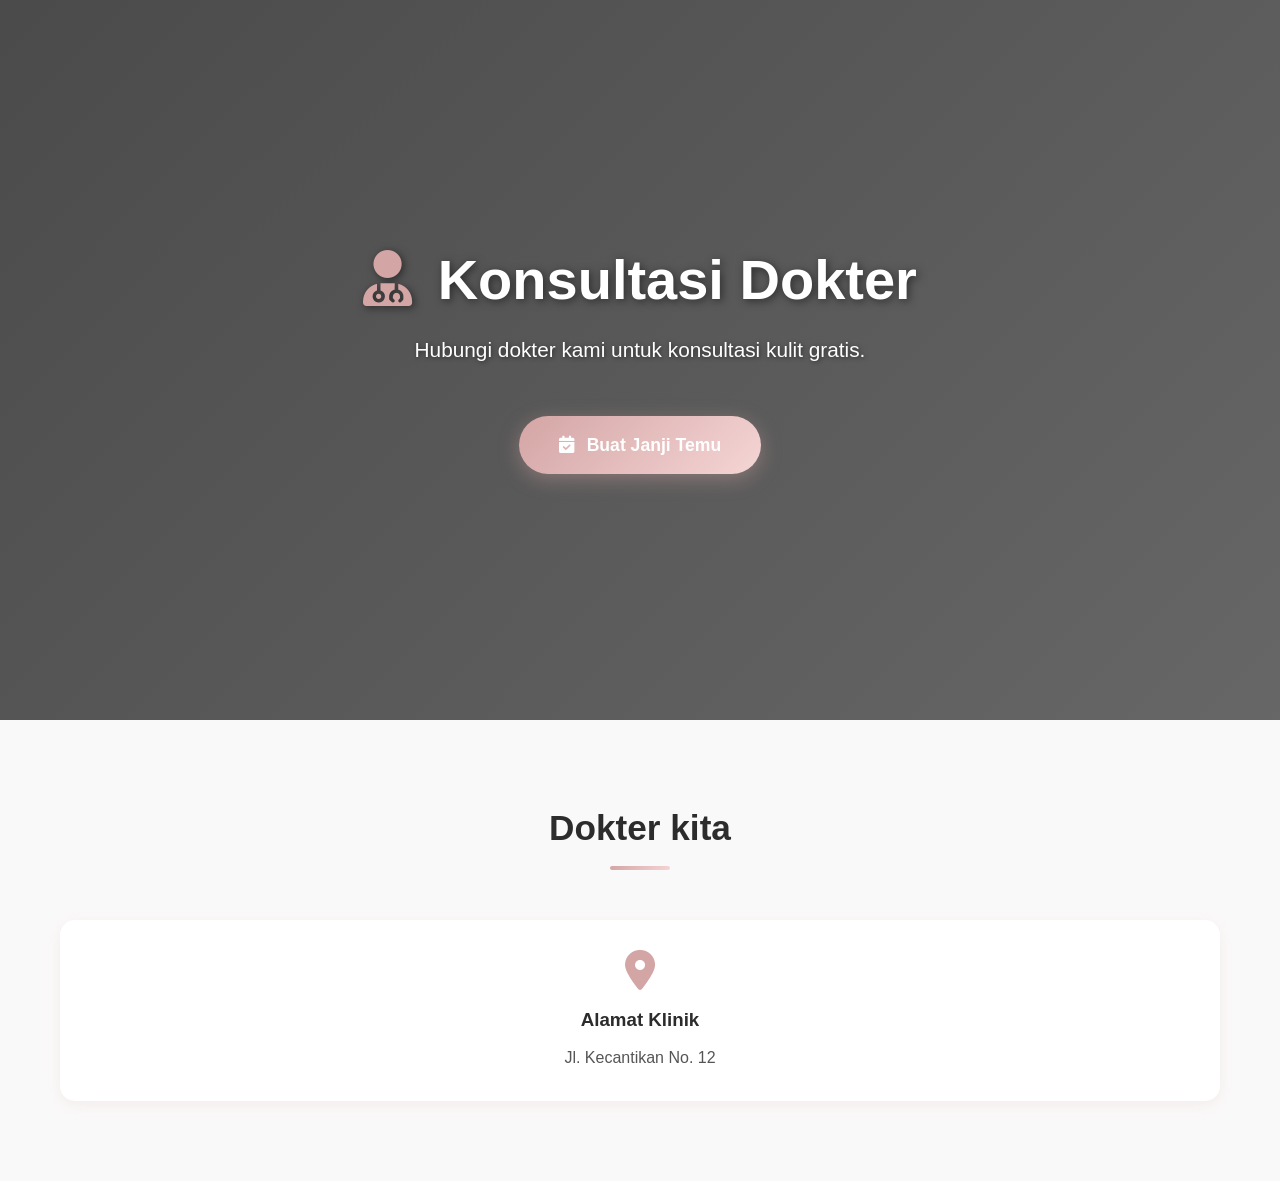
==== konsultasi.html @ bfa4a78e "Webisite Klinik Kecantikan" ====
<!DOCTYPE html>
<html lang="id">
<head>
    <meta charset="UTF-8">
    <meta name="viewport" content="width=device-width, initial-scale=1.0">
    <title>Glow Clinic - Konsultasi Dokter</title>
    <!-- Font Awesome untuk Ikon -->
    <link rel="stylesheet" href="https://cdnjs.cloudflare.com/ajax/libs/font-awesome/6.0.0/css/all.min.css">
    <!-- CSS Utama -->
    <link rel="stylesheet" href="css/style.css">
</head>
<body>

    <!-- 1. CONTAINER NAVBAR -->
    <div id="navbar-container"></div>

    <!-- 2. HERO SECTION UNTUK KONTAK -->
    <section class="hero" style="height: 50vh;">
        <div class="hero-content">
            <h1><i class="fas fa-user-md"></i> Konsultasi Dokter</h1>
            <p>Hubungi dokter kami untuk konsultasi kulit gratis.</p>
            <a href="#bookingForm" class="btn-primary">
                <i class="fas fa-calendar-check"></i> Buat Janji Temu
            </a>
        </div>
    </section>

    <!-- 3. SECTION KONTAK INFO -->
    <section class="section-padding">
        <div class="container">
            <h2 class="section-title">Dokter kita</h2>
            <div class="contact-info">
                <div class="contact-item">
                    <i class="fas fa-map-marker-alt"></i>
                    <h3>Alamat Klinik</h3>
                    <p>Jl. Kecantikan No. 12
---- css/style.css ----
/* ============================================
   CSS UTAMA - KLINIK KECANTIKAN
   ============================================ */

/* 1. RESET & VARIABLES */
* {
    margin: 0;
    padding: 0;
    box-sizing: border-box;
    font-family: 'Segoe UI', Tahoma, Geneva, Verdana, sans-serif;
}

:root {
    --primary: #d4a5a5;
    --primary-dark: #b88686;
    --dark: #2c2c2c;
    --text: #555555;
    --light: #faf9f9;
    --white: #ffffff;
    --shadow: 0 4px 15px rgba(212, 165, 165, 0.15);
    --shadow-hover: 0 8px 25px rgba(212, 165, 165, 0.25);
    --gradient: linear-gradient(135deg, #d4a5a5 0%, #f5d5d5 100%);
    --transition: all 0.3s ease;
}

html {
    scroll-behavior: smooth;
}

body {
    line-height: 1.6;
    color: var(--dark);
    background: var(--light);
}

.container {
    max-width: 1200px;
    margin: 0 auto;
    padding: 0 20px;
}

/* 2. NAVBAR - AESTHETIC */
header {
    background: var(--white);
    box-shadow: 0 2px 20px rgba(0, 0, 0, 0.08);
    position: sticky;
    top: 0;
    z-index: 1000;
}

header .container {
    display: flex;
    justify-content: space-between;
    align-items: center;
    height: 70px;
}

.logo h2 {
    font-size: 1.8rem;
    font-weight: 700;
    color: var(--dark);
}

.logo h2 span {
    color: var(--primary);
    font-style: italic;
}

.nav-links {
    display: flex;
    list-style: none;
    gap: 10px;
    align-items: center;
}

.nav-links li a {
    text-decoration: none;
    color: var(--dark);
    font-weight: 500;
    padding: 10px 18px;
    border-radius: 25px;
    transition: var(--transition);
    font-size: 1rem;
}

.nav-links li a:hover,
.nav-links li a.active {
    color: var(--primary);
    background: var(--light);
}

.btn-nav {
    background: var(--gradient) !important;
    color: var(--white) !important;
    padding: 10px 25px !important;
    border-radius: 30px !important;
    font-weight: 600 !important;
    box-shadow: 0 4px 15px rgba(212, 165, 165, 0.3);
}

.btn-nav:hover {
    transform: translateY(-2px);
    box-shadow: 0 6px 20px rgba(212, 165, 165, 0.4);
}

/* Burger Menu */
.burger {
    display: none;
    cursor: pointer;
    flex-direction: column;
    gap: 5px;
}

.burger div {
    width: 25px;
    height: 3px;
    background-color: var(--dark);
    border-radius: 3px;
    transition: var(--transition);
}

.burger.toggle .line1 {
    transform: rotate(-45deg) translate(-5px, 6px);
    background-color: var(--primary);
}

.burger.toggle .line2 {
    opacity: 0;
}

.burger.toggle .line3 {
    transform: rotate(45deg) translate(-5px, -6px);
    background-color: var(--primary);
}

/* 3. HERO SECTION - TEXT LEBIH TERLIHAT */
.hero {
    background: linear-gradient(135deg, rgba(44, 44, 44, 0.85) 0%, rgba(44, 44, 44, 0.7) 100%),
                url('https://images.unsplash.com/photo-1570172619644-dfd03ed5d881?w=1920&auto=format&fit=crop');
    background-size: cover;
    background-position: center;
    background-attachment: fixed;
    min-height: 80vh;
    display: flex;
    align-items: center;
    justify-content: center;
    text-align: center;
    color: var(--white);
    position: relative;
}

.hero-content {
    max-width: 800px;
    padding: 0 20px;
    animation: fadeInUp 1s ease;
}

@keyframes fadeInUp {
    from {
        opacity: 0;
        transform: translateY(30px);
    }
    to {
        opacity: 1;
        transform: translateY(0);
    }
}

.hero-content h1 {
    font-size: 3.5rem;
    margin-bottom: 20px;
    text-shadow: 2px 2px 8px rgba(0, 0, 0, 0.5);
    font-weight: 700;
    line-height: 1.2;
}

.hero-content h1 i {
    color: var(--primary);
    margin-right: 10px;
    animation: pulse 2s infinite;
}

@keyframes pulse {
    0%, 100% { transform: scale(1); }
    50% { transform: scale(1.1); }
}

.hero-content p {
    font-size: 1.3rem;
    margin-bottom: 30px;
    max-width: 600px;
    margin-left: auto;
    margin-right: auto;
    text-shadow: 1px 1px 4px rgba(0, 0, 0, 0.5);
}

.btn-primary {
    display: inline-block;
    background: var(--gradient);
    color: var(--white);
    padding: 15px 40px;
    text-decoration: none;
    border-radius: 50px;
    margin-top: 20px;
    border: none;
    cursor: pointer;
    font-size: 1.1rem;
    font-weight: 600;
    transition: var(--transition);
    box-shadow: 0 5px 20px rgba(212, 165, 165, 0.4);
}

.btn-primary:hover {
    transform: translateY(-3px);
    box-shadow: 0 8px 30px rgba(212, 165, 165, 0.5);
}

.btn-primary i {
    margin-right: 8px;
}

/* 4. SECTION UMUM */
.section-padding {
    padding: 80px 0;
}

.section-title {
    text-align: center;
    margin-bottom: 50px;
    font-size: 2.2rem;
    color: var(--dark);
    font-weight: 700;
}

.section-title::after {
    content: '';
    display: block;
    width: 60px;
    height: 4px;
    background: var(--gradient);
    margin: 10px auto 0;
    border-radius: 10px;
}

.bg-light {
    background: var(--light);
}

/* 5. TREATMENT CARDS */
.grid-treatment {
    display: grid;
    grid-template-columns: repeat(auto-fit, minmax(300px, 1fr));
    gap: 30px;
}

.card {
    background: var(--white);
    border-radius: 15px;
    overflow: hidden;
    box-shadow: var(--shadow);
    transition: var(--transition);
}

.card:hover {
    transform: translateY(-10px);
    box-shadow: var(--shadow-hover);
}

.card img {
    width: 100%;
    height: 220px;
    object-fit: cover;
}

.card-content {
    padding: 25px;
}

.card-content h3 {
    font-size: 1.4rem;
    margin-bottom: 10px;
    color: var(--dark);
    display: flex;
    align-items: center;
    gap: 10px;
}

.card-content h3 i {
    color: var(--primary);
}

.card-content p {
    color: var(--text);
    font-size: 0.95rem;
    margin-bottom: 15px;
}

.price {
    display: block;
    font-weight: 700;
    color: var(--primary);
    font-size: 1.3rem;
    background: var(--light);
    padding: 10px 20px;
    border-radius: 25px;
    text-align: center;
    margin-top: 15px;
}

/* 6. PRODUCT CARDS */
.grid-produk {
    display: grid;
    grid-template-columns: repeat(auto-fit, minmax(250px, 1fr));
    gap: 25px;
}

.product-card {
    background: var(--white);
    padding: 25px;
    border-radius: 15px;
    box-shadow: var(--shadow);
    text-align: center;
    transition: var(--transition);
}

.product-card:hover {
    transform: translateY(-5px);
    box-shadow: var(--shadow-hover);
}

.product-card img {
    width: 150px;
    height: 150px;
    object-fit: cover;
    border-radius: 10px;
    margin-bottom: 15px;
}

.product-card h3 {
    font-size: 1.2rem;
    margin-bottom: 8px;
    color: var(--dark);
    display: flex;
    align-items: center;
    justify-content: center;
    gap: 8px;
}

.product-card h3 i {
    color: var(--primary);
}

.product-card .desc {
    color: var(--text);
    font-size: 0.9rem;
    margin-bottom: 15px;
}

.price-row {
    display: flex;
    justify-content: space-between;
    align-items: center;
    margin-top: 10px;
    padding-top: 15px;
    border-top: 1px solid #eee;
}

.price-row .price {
    color: var(--primary);
    font-weight: 700;
    font-size: 1.1rem;
}

.btn-buy {
    background: var(--gradient);
    color: var(--white);
    border: none;
    padding: 8px 18px;
    border-radius: 20px;
    cursor: pointer;
    font-size: 0.9rem;
    font-weight: 600;
    transition: var(--transition);
}

.btn-buy:hover {
    transform: scale(1.05);
}

.btn-buy i {
    margin-right: 5px;
}

/* 7. CONTACT INFO */
.contact-info {
    display: grid;
    grid-template-columns: repeat(auto-fit, minmax(250px, 1fr));
    gap: 30px;
}

.contact-item {
    background: var(--white);
    padding: 30px;
    border-radius: 15px;
    box-shadow: var(--shadow);
    text-align: center;
    transition: var(--transition);
}

.contact-item:hover {
    transform: translateY(-5px);
    box-shadow: var(--shadow-hover);
}

.contact-item i {
    font-size: 2.5rem;
    color: var(--primary);
    margin-bottom: 15px;
}

.contact-item h3 {
    margin-bottom: 10px;
}

.contact-item p {
    color: var(--text);
}

/* 8. FORM */
.form-container {
    max-width: 600px;
    margin: 0 auto;
    background: var(--white);
    padding: 40px;
    border-radius: 15px;
    box-shadow: var(--shadow);
}

.form-group {
    margin-bottom: 20px;
}

.form-group label {
    display: block;
    margin-bottom: 8px;
    font-weight: 600;
    color: var(--dark);
}

.form-group input,
.form-group textarea,
.form-group select {
    width: 100%;
    padding: 12px 15px;
    border: 2px solid #e0e0e0;
    border-radius: 8px;
    font-size: 1rem;
    transition: var(--transition);
}

.form-group input:focus,
.form-group textarea:focus,
.form-group select:focus {
    outline: none;
    border-color: var(--primary);
}

.form-group textarea {
    resize: vertical;
}

/* 9. FOOTER */
footer {
    background: var(--dark);
    color: var(--white);
    text-align: center;
    padding: 20px 0;
}

footer p {
    font-size: 0.9rem;
}

/* 10. RESPONSIVE */
@media (max-width: 768px) {
    .nav-links {
        position: absolute;
        right: 0;
        top: 70px;
        background: var(--white);
        flex-direction: column;
        width: 100%;
        transform: translateX(100%);
        transition: var(--transition);
        box-shadow: 0 5px 10px rgba(0, 0, 0, 0.1);
    }

    .nav-links.active {
        transform: translateX(0);
    }

    .nav-links li {
        margin: 0;
        text-align: center;
        padding: 15px 0;
        border-bottom: 1px solid #f0f0f0;
    }

    .burger {
        display: flex;
    }

    .hero-content h1 {
        font-size: 2rem;
    }

    .hero-content p {
        font-size: 1rem;
    }

    .section-title {
        font-size: 1.8rem;
    }

    .form-container {
        padding: 25px;
    }
}

@media (max-width: 480px) {
    .hero {
        min-height: 60vh;
    }

    .hero-content h1 {
        font-size: 1.5rem;
    }

    .grid-treatment,
    .grid-produk {
        grid-template-columns: 1fr;
    }
}
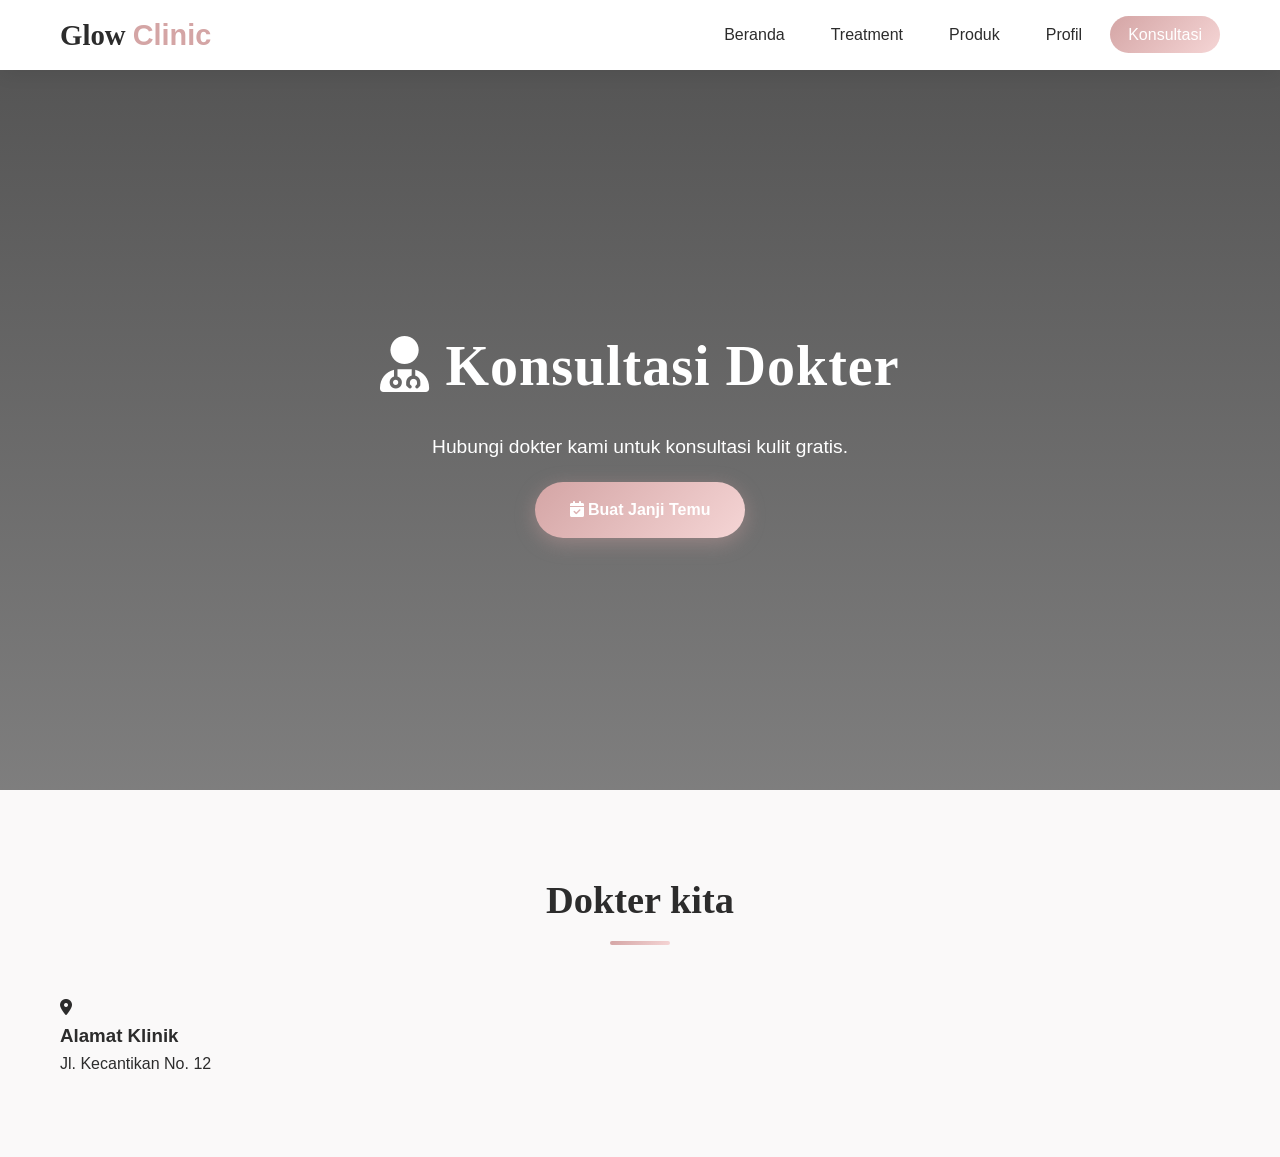
==== commit c640a4b4: "added navbar for category on singlepage, fixed the navbar too" ====
--- a/konsultasi.html
+++ b/konsultasi.html
@@ -1,36 +1,45 @@
-<!DOCTYPE html>
+<!doctype html>
 <html lang="id">
-<head>
-    <meta charset="UTF-8">
-    <meta name="viewport" content="width=device-width, initial-scale=1.0">
+  <head>
+    <meta charset="UTF-8" />
+    <meta name="viewport" content="width=device-width, initial-scale=1.0" />
     <title>Glow Clinic - Konsultasi Dokter</title>
     <!-- Font Awesome untuk Ikon -->
-    <link rel="stylesheet" href="https://cdnjs.cloudflare.com/ajax/libs/font-awesome/6.0.0/css/all.min.css">
+    <link
+      rel="stylesheet"
+      href="https://cdnjs.cloudflare.com/ajax/libs/font-awesome/6.0.0/css/all.min.css"
+    />
     <!-- CSS Utama -->
-    <link rel="stylesheet" href="css/style.css">
-</head>
-<body>
-
+    <link rel="stylesheet" href="css/style.css" />
+  </head>
+  <body>
     <!-- 1. CONTAINER NAVBAR -->
     <div id="navbar-container"></div>
 
     <!-- 2. HERO SECTION UNTUK KONTAK -->
-    <section class="hero" style="height: 50vh;">
-        <div class="hero-content">
-            <h1><i class="fas fa-user-md"></i> Konsultasi Dokter</h1>
-            <p>Hubungi dokter kami untuk konsultasi kulit gratis.</p>
-            <a href="#bookingForm" class="btn-primary">
-                <i class="fas fa-calendar-check"></i> Buat Janji Temu
-            </a>
-        </div>
+    <section class="hero" style="height: 50vh">
+      <div class="hero-content">
+        <h1><i class="fas fa-user-md"></i> Konsultasi Dokter</h1>
+        <p>Hubungi dokter kami untuk konsultasi kulit gratis.</p>
+        <a href="#bookingForm" class="btn-primary">
+          <i class="fas fa-calendar-check"></i> Buat Janji Temu
+        </a>
+      </div>
     </section>
 
     <!-- 3. SECTION KONTAK INFO -->
     <section class="section-padding">
-        <div class="container">
-            <h2 class="section-title">Dokter kita</h2>
-            <div class="contact-info">
-                <div class="contact-item">
-                    <i class="fas fa-map-marker-alt"></i>
-                    <h3>Alamat Klinik</h3>
-                    <p>Jl. Kecantikan No. 12+      <div class="container">
+        <h2 class="section-title">Dokter kita</h2>
+        <div class="contact-info">
+          <div class="contact-item">
+            <i class="fas fa-map-marker-alt"></i>
+            <h3>Alamat Klinik</h3>
+            <p>Jl. Kecantikan No. 12</p>
+          </div>
+        </div>
+      </div>
+    </section>
+    <script src="/js/navbar.js"></script>
+  </body>
+</html>
--- a/css/style.css
+++ b/css/style.css
@@ -1,543 +1,443 @@
 /* ============================================
-   CSS UTAMA - KLINIK KECANTIKAN
-   ============================================ */
-
-/* 1. RESET & VARIABLES */
-* {
-    margin: 0;
-    padding: 0;
-    box-sizing: border-box;
-    font-family: 'Segoe UI', Tahoma, Geneva, Verdana, sans-serif;
-}
-
-:root {
-    --primary: #d4a5a5;
-    --primary-dark: #b88686;
-    --dark: #2c2c2c;
-    --text: #555555;
-    --light: #faf9f9;
-    --white: #ffffff;
-    --shadow: 0 4px 15px rgba(212, 165, 165, 0.15);
-    --shadow-hover: 0 8px 25px rgba(212, 165, 165, 0.25);
-    --gradient: linear-gradient(135deg, #d4a5a5 0%, #f5d5d5 100%);
-    --transition: all 0.3s ease;
-}
-
-html {
-    scroll-behavior: smooth;
-}
-
-body {
-    line-height: 1.6;
-    color: var(--dark);
-    background: var(--light);
-}
-
-.container {
-    max-width: 1200px;
-    margin: 0 auto;
-    padding: 0 20px;
-}
-
-/* 2. NAVBAR - AESTHETIC */
-header {
-    background: var(--white);
-    box-shadow: 0 2px 20px rgba(0, 0, 0, 0.08);
-    position: sticky;
-    top: 0;
-    z-index: 1000;
-}
-
-header .container {
-    display: flex;
-    justify-content: space-between;
-    align-items: center;
-    height: 70px;
-}
-
-.logo h2 {
-    font-size: 1.8rem;
-    font-weight: 700;
-    color: var(--dark);
-}
-
-.logo h2 span {
-    color: var(--primary);
-    font-style: italic;
-}
-
-.nav-links {
-    display: flex;
-    list-style: none;
-    gap: 10px;
-    align-items: center;
-}
-
-.nav-links li a {
-    text-decoration: none;
-    color: var(--dark);
-    font-weight: 500;
-    padding: 10px 18px;
-    border-radius: 25px;
-    transition: var(--transition);
-    font-size: 1rem;
-}
-
-.nav-links li a:hover,
-.nav-links li a.active {
-    color: var(--primary);
-    background: var(--light);
-}
-
-.btn-nav {
-    background: var(--gradient) !important;
-    color: var(--white) !important;
-    padding: 10px 25px !important;
-    border-radius: 30px !important;
-    font-weight: 600 !important;
-    box-shadow: 0 4px 15px rgba(212, 165, 165, 0.3);
-}
-
-.btn-nav:hover {
-    transform: translateY(-2px);
-    box-shadow: 0 6px 20px rgba(212, 165, 165, 0.4);
-}
-
-/* Burger Menu */
-.burger {
-    display: none;
-    cursor: pointer;
-    flex-direction: column;
-    gap: 5px;
-}
-
-.burger div {
-    width: 25px;
-    height: 3px;
-    background-color: var(--dark);
-    border-radius: 3px;
-    transition: var(--transition);
-}
-
-.burger.toggle .line1 {
-    transform: rotate(-45deg) translate(-5px, 6px);
-    background-color: var(--primary);
-}
-
-.burger.toggle .line2 {
-    opacity: 0;
-}
-
-.burger.toggle .line3 {
-    transform: rotate(45deg) translate(-5px, -6px);
-    background-color: var(--primary);
-}
-
-/* 3. HERO SECTION - TEXT LEBIH TERLIHAT */
-.hero {
-    background: linear-gradient(135deg, rgba(44, 44, 44, 0.85) 0%, rgba(44, 44, 44, 0.7) 100%),
-                url('https://images.unsplash.com/photo-1570172619644-dfd03ed5d881?w=1920&auto=format&fit=crop');
-    background-size: cover;
-    background-position: center;
-    background-attachment: fixed;
-    min-height: 80vh;
-    display: flex;
-    align-items: center;
-    justify-content: center;
-    text-align: center;
-    color: var(--white);
-    position: relative;
-}
-
-.hero-content {
-    max-width: 800px;
-    padding: 0 20px;
-    animation: fadeInUp 1s ease;
-}
-
-@keyframes fadeInUp {
-    from {
-        opacity: 0;
-        transform: translateY(30px);
-    }
-    to {
-        opacity: 1;
-        transform: translateY(0);
-    }
-}
-
-.hero-content h1 {
-    font-size: 3.5rem;
-    margin-bottom: 20px;
-    text-shadow: 2px 2px 8px rgba(0, 0, 0, 0.5);
-    font-weight: 700;
-    line-height: 1.2;
-}
-
-.hero-content h1 i {
-    color: var(--primary);
-    margin-right: 10px;
-    animation: pulse 2s infinite;
-}
-
-@keyframes pulse {
-    0%, 100% { transform: scale(1); }
-    50% { transform: scale(1.1); }
-}
-
-.hero-content p {
-    font-size: 1.3rem;
-    margin-bottom: 30px;
-    max-width: 600px;
-    margin-left: auto;
-    margin-right: auto;
-    text-shadow: 1px 1px 4px rgba(0, 0, 0, 0.5);
-}
-
-.btn-primary {
-    display: inline-block;
-    background: var(--gradient);
-    color: var(--white);
-    padding: 15px 40px;
-    text-decoration: none;
-    border-radius: 50px;
-    margin-top: 20px;
-    border: none;
-    cursor: pointer;
-    font-size: 1.1rem;
-    font-weight: 600;
-    transition: var(--transition);
-    box-shadow: 0 5px 20px rgba(212, 165, 165, 0.4);
-}
-
-.btn-primary:hover {
-    transform: translateY(-3px);
-    box-shadow: 0 8px 30px rgba(212, 165, 165, 0.5);
-}
-
-.btn-primary i {
-    margin-right: 8px;
-}
-
-/* 4. SECTION UMUM */
-.section-padding {
-    padding: 80px 0;
-}
-
-.section-title {
-    text-align: center;
-    margin-bottom: 50px;
-    font-size: 2.2rem;
-    color: var(--dark);
-    font-weight: 700;
-}
-
-.section-title::after {
-    content: '';
-    display: block;
-    width: 60px;
-    height: 4px;
-    background: var(--gradient);
-    margin: 10px auto 0;
-    border-radius: 10px;
-}
-
-.bg-light {
-    background: var(--light);
-}
-
-/* 5. TREATMENT CARDS */
-.grid-treatment {
-    display: grid;
-    grid-template-columns: repeat(auto-fit, minmax(300px, 1fr));
-    gap: 30px;
-}
-
-.card {
-    background: var(--white);
-    border-radius: 15px;
-    overflow: hidden;
-    box-shadow: var(--shadow);
-    transition: var(--transition);
-}
-
-.card:hover {
-    transform: translateY(-10px);
-    box-shadow: var(--shadow-hover);
-}
-
-.card img {
-    width: 100%;
-    height: 220px;
-    object-fit: cover;
-}
-
-.card-content {
-    padding: 25px;
-}
-
-.card-content h3 {
-    font-size: 1.4rem;
-    margin-bottom: 10px;
-    color: var(--dark);
-    display: flex;
-    align-items: center;
-    gap: 10px;
-}
-
-.card-content h3 i {
-    color: var(--primary);
-}
-
-.card-content p {
-    color: var(--text);
-    font-size: 0.95rem;
-    margin-bottom: 15px;
-}
-
-.price {
-    display: block;
-    font-weight: 700;
-    color: var(--primary);
-    font-size: 1.3rem;
-    background: var(--light);
-    padding: 10px 20px;
-    border-radius: 25px;
-    text-align: center;
-    margin-top: 15px;
-}
-
-/* 6. PRODUCT CARDS */
-.grid-produk {
-    display: grid;
-    grid-template-columns: repeat(auto-fit, minmax(250px, 1fr));
-    gap: 25px;
-}
-
-.product-card {
-    background: var(--white);
-    padding: 25px;
-    border-radius: 15px;
-    box-shadow: var(--shadow);
-    text-align: center;
-    transition: var(--transition);
-}
-
-.product-card:hover {
-    transform: translateY(-5px);
-    box-shadow: var(--shadow-hover);
-}
-
-.product-card img {
-    width: 150px;
-    height: 150px;
-    object-fit: cover;
-    border-radius: 10px;
-    margin-bottom: 15px;
-}
-
-.product-card h3 {
-    font-size: 1.2rem;
-    margin-bottom: 8px;
-    color: var(--dark);
-    display: flex;
-    align-items: center;
-    justify-content: center;
-    gap: 8px;
-}
-
-.product-card h3 i {
-    color: var(--primary);
-}
-
-.product-card .desc {
-    color: var(--text);
-    font-size: 0.9rem;
-    margin-bottom: 15px;
-}
-
-.price-row {
-    display: flex;
-    justify-content: space-between;
-    align-items: center;
-    margin-top: 10px;
-    padding-top: 15px;
-    border-top: 1px solid #eee;
-}
-
-.price-row .price {
-    color: var(--primary);
-    font-weight: 700;
-    font-size: 1.1rem;
-}
-
-.btn-buy {
-    background: var(--gradient);
-    color: var(--white);
-    border: none;
-    padding: 8px 18px;
-    border-radius: 20px;
-    cursor: pointer;
-    font-size: 0.9rem;
-    font-weight: 600;
-    transition: var(--transition);
-}
-
-.btn-buy:hover {
-    transform: scale(1.05);
-}
-
-.btn-buy i {
-    margin-right: 5px;
-}
-
-/* 7. CONTACT INFO */
-.contact-info {
-    display: grid;
-    grid-template-columns: repeat(auto-fit, minmax(250px, 1fr));
-    gap: 30px;
-}
-
-.contact-item {
-    background: var(--white);
-    padding: 30px;
-    border-radius: 15px;
-    box-shadow: var(--shadow);
-    text-align: center;
-    transition: var(--transition);
-}
-
-.contact-item:hover {
-    transform: translateY(-5px);
-    box-shadow: var(--shadow-hover);
-}
-
-.contact-item i {
-    font-size: 2.5rem;
-    color: var(--primary);
-    margin-bottom: 15px;
-}
-
-.contact-item h3 {
-    margin-bottom: 10px;
-}
-
-.contact-item p {
-    color: var(--text);
-}
-
-/* 8. FORM */
-.form-container {
-    max-width: 600px;
-    margin: 0 auto;
-    background: var(--white);
-    padding: 40px;
-    border-radius: 15px;
-    box-shadow: var(--shadow);
-}
-
-.form-group {
-    margin-bottom: 20px;
-}
-
-.form-group label {
-    display: block;
-    margin-bottom: 8px;
-    font-weight: 600;
-    color: var(--dark);
+CSS UTAMA - GLOW CLINIC
+============================================ */
+
+/* ============================================
+1. RESET & FONT
+============================================ */
+
+*{
+margin:0;
+padding:0;
+box-sizing:border-box;
+font-family:'Poppins', sans-serif;
+}
+
+:root{
+--primary:#d4a5a5;
+--primary-dark:#b88686;
+--dark:#2c2c2c;
+--text:#555;
+--light:#faf9f9;
+--white:#ffffff;
+
+--shadow:0 4px 15px rgba(212,165,165,0.15);
+--shadow-hover:0 8px 25px rgba(212,165,165,0.25);
+
+--gradient:linear-gradient(135deg,#d4a5a5 0%,#f5d5d5 100%);
+--transition:all 0.3s ease;
+}
+
+body{
+line-height:1.6;
+color:var(--dark);
+background:var(--light);
+}
+
+.container{
+max-width:1200px;
+margin:auto;
+padding:0 20px;
+}
+
+/* ============================================
+2. NAVBAR
+============================================ */
+
+header{
+background:var(--white);
+position:sticky;
+top:0;
+z-index:1000;
+box-shadow:0 2px 20px rgba(0,0,0,0.08);
+}
+
+header .container{
+display:flex;
+justify-content:space-between;
+align-items:center;
+height:70px;
+}
+
+.logo h2{
+font-family:'Playfair Display', serif;
+font-size:1.8rem;
+}
+
+.logo span{
+color:var(--primary);
+}
+
+.nav-links{
+display:flex;
+list-style:none;
+gap:10px;
+align-items:center;
+}
+
+.nav-links a{
+text-decoration:none;
+color:var(--dark);
+padding:10px 18px;
+border-radius:25px;
+transition:var(--transition);
+}
+
+.nav-links a:hover{
+background:var(--light);
+color:var(--primary);
+}
+
+.btn-nav{
+background:var(--gradient);
+color:white !important;
+padding:10px 25px;
+border-radius:25px;
+}
+
+/* ============================================
+3. BURGER MENU
+============================================ */
+
+.burger{
+display:none;
+flex-direction:column;
+cursor:pointer;
+gap:5px;
+}
+
+.burger div{
+width:25px;
+height:3px;
+background:var(--dark);
+border-radius:3px;
+}
+
+/* ============================================
+4. HERO SECTION
+============================================ */
+
+.hero{
+background:
+linear-gradient(rgba(44,44,44,0.8),rgba(44,44,44,0.6)),
+url('https://images.unsplash.com/photo-1570172619644-dfd03ed5d881?w=1920');
+background-size:cover;
+background-position:center;
+min-height:80vh;
+
+display:flex;
+align-items:center;
+justify-content:center;
+
+text-align:center;
+color:white;
+}
+
+.hero-content{
+max-width:800px;
+padding:20px;
+}
+
+/* HERO TAGLINE */
+
+.hero-tagline{
+display:inline-block;
+background:rgba(255,255,255,0.15);
+padding:8px 18px;
+border-radius:20px;
+font-size:14px;
+margin-bottom:15px;
+backdrop-filter:blur(4px);
+}
+
+/* HERO TITLE */
+
+.hero-content h1{
+font-family:'Playfair Display', serif;
+font-size:3.5rem;
+margin-bottom:20px;
+letter-spacing:1px;
+}
+
+/* HERO TEXT */
+
+.hero-content p{
+font-size:1.2rem;
+margin-bottom:20px;
+}
+
+.hero-sub{
+opacity:0.9;
+}
+
+/* BUTTON */
+
+.btn-primary{
+display:inline-block;
+background:var(--gradient);
+color:white;
+padding:15px 35px;
+border-radius:50px;
+text-decoration:none;
+font-weight:600;
+transition:var(--transition);
+box-shadow:0 5px 20px rgba(212,165,165,0.4);
+}
+
+.btn-primary:hover{
+transform:translateY(-4px);
+box-shadow:0 10px 30px rgba(212,165,165,0.5);
+}
+
+/* ============================================
+5. SECTION UMUM
+============================================ */
+
+.section-padding{
+padding:80px 0;
+}
+
+.section-title{
+text-align:center;
+margin-bottom:50px;
+font-size:2.4rem;
+font-family:'Playfair Display', serif;
+}
+
+.section-title::after{
+content:'';
+display:block;
+width:60px;
+height:4px;
+background:var(--gradient);
+margin:10px auto;
+border-radius:10px;
+}
+
+.bg-light{
+background:var(--light);
+}
+
+/* ============================================
+6. TREATMENT CARD
+============================================ */
+
+.grid-treatment{
+display:grid;
+grid-template-columns:repeat(auto-fit,minmax(300px,1fr));
+gap:30px;
+}
+
+.card{
+background:white;
+border-radius:15px;
+overflow:hidden;
+box-shadow:var(--shadow);
+transition:var(--transition);
+}
+
+.card:hover{
+transform:translateY(-8px);
+box-shadow:var(--shadow-hover);
+}
+
+.card img{
+width:100%;
+height:220px;
+object-fit:cover;
+}
+
+.card-content{
+padding:25px;
+}
+
+.price{
+display:block;
+text-align:center;
+background:var(--light);
+padding:10px;
+border-radius:20px;
+color:var(--primary);
+font-weight:bold;
+}
+
+/* ============================================
+7. PRODUCT CARD
+============================================ */
+
+.grid-produk{
+display:grid;
+grid-template-columns:repeat(auto-fit,minmax(250px,1fr));
+gap:25px;
+}
+
+.product-card{
+background:white;
+padding:25px;
+border-radius:15px;
+text-align:center;
+box-shadow:var(--shadow);
+transition:var(--transition);
+}
+
+.product-card:hover{
+transform:translateY(-5px);
+box-shadow:var(--shadow-hover);
+}
+
+.product-card img{
+width:150px;
+height:150px;
+object-fit:cover;
+margin-bottom:10px;
+}
+
+.price-row{
+display:flex;
+justify-content:space-between;
+align-items:center;
+margin-top:10px;
+}
+
+.btn-buy{
+background:var(--gradient);
+border:none;
+color:white;
+padding:8px 15px;
+border-radius:20px;
+cursor:pointer;
+}
+
+/* ============================================
+8. TESTIMONI
+============================================ */
+
+.testimonial-container{
+display:grid;
+grid-template-columns:repeat(auto-fit,minmax(250px,1fr));
+gap:25px;
+margin-top:30px;
+}
+
+.testimonial-card{
+background:white;
+padding:25px;
+border-radius:12px;
+box-shadow:var(--shadow);
+text-align:center;
+transition:var(--transition);
+}
+
+.testimonial-card:hover{
+transform:translateY(-5px);
+box-shadow:var(--shadow-hover);
+}
+
+.stars{
+color:gold;
+margin-bottom:10px;
+font-size:18px;
+}
+
+/* ============================================
+9. FORM
+============================================ */
+
+.form-container{
+max-width:600px;
+margin:auto;
+background:white;
+padding:40px;
+border-radius:15px;
+box-shadow:var(--shadow);
+}
+
+.form-group{
+margin-bottom:20px;
+}
+
+.form-group label{
+display:block;
+margin-bottom:5px;
 }
 
 .form-group input,
-.form-group textarea,
-.form-group select {
-    width: 100%;
-    padding: 12px 15px;
-    border: 2px solid #e0e0e0;
-    border-radius: 8px;
-    font-size: 1rem;
-    transition: var(--transition);
-}
-
-.form-group input:focus,
-.form-group textarea:focus,
-.form-group select:focus {
-    outline: none;
-    border-color: var(--primary);
-}
-
-.form-group textarea {
-    resize: vertical;
-}
-
-/* 9. FOOTER */
-footer {
-    background: var(--dark);
-    color: var(--white);
-    text-align: center;
-    padding: 20px 0;
-}
-
-footer p {
-    font-size: 0.9rem;
-}
-
-/* 10. RESPONSIVE */
-@media (max-width: 768px) {
-    .nav-links {
-        position: absolute;
-        right: 0;
-        top: 70px;
-        background: var(--white);
-        flex-direction: column;
-        width: 100%;
-        transform: translateX(100%);
-        transition: var(--transition);
-        box-shadow: 0 5px 10px rgba(0, 0, 0, 0.1);
-    }
-
-    .nav-links.active {
-        transform: translateX(0);
-    }
-
-    .nav-links li {
-        margin: 0;
-        text-align: center;
-        padding: 15px 0;
-        border-bottom: 1px solid #f0f0f0;
-    }
-
-    .burger {
-        display: flex;
-    }
-
-    .hero-content h1 {
-        font-size: 2rem;
-    }
-
-    .hero-content p {
-        font-size: 1rem;
-    }
-
-    .section-title {
-        font-size: 1.8rem;
-    }
-
-    .form-container {
-        padding: 25px;
-    }
-}
-
-@media (max-width: 480px) {
-    .hero {
-        min-height: 60vh;
-    }
-
-    .hero-content h1 {
-        font-size: 1.5rem;
-    }
-
-    .grid-treatment,
-    .grid-produk {
-        grid-template-columns: 1fr;
-    }
-}+.form-group textarea{
+width:100%;
+padding:10px;
+border:2px solid #eee;
+border-radius:8px;
+}
+
+/* ============================================
+10. DROPDOWN MENU
+============================================ */
+
+.dropdown{
+position:relative;
+}
+
+.dropdown-menu{
+display:none;
+position:absolute;
+top:100%;
+left:0;
+background:white;
+list-style:none;
+min-width:180px;
+border-radius:8px;
+box-shadow:0 5px 15px rgba(0,0,0,0.1);
+}
+
+.dropdown-menu li a{
+display:block;
+padding:10px 20px;
+text-decoration:none;
+color:var(--text);
+}
+
+.dropdown:hover .dropdown-menu{
+display:block;
+}
+
+/* ============================================
+11. FOOTER
+============================================ */
+
+footer{
+background:var(--dark);
+color:white;
+text-align:center;
+padding:20px;
+}
+
+/* ============================================
+12. RESPONSIVE
+============================================ */
+
+@media(max-width:768px){
+
+.nav-links{
+position:absolute;
+right:0;
+top:70px;
+background:white;
+flex-direction:column;
+width:100%;
+transform:translateX(100%);
+transition:0.3s;
+}
+
+.nav-links.active{
+transform:translateX(0);
+}
+
+.burger{
+display:flex;
+}
+
+.hero-content h1{
+font-size:2rem;
+}
+
+}
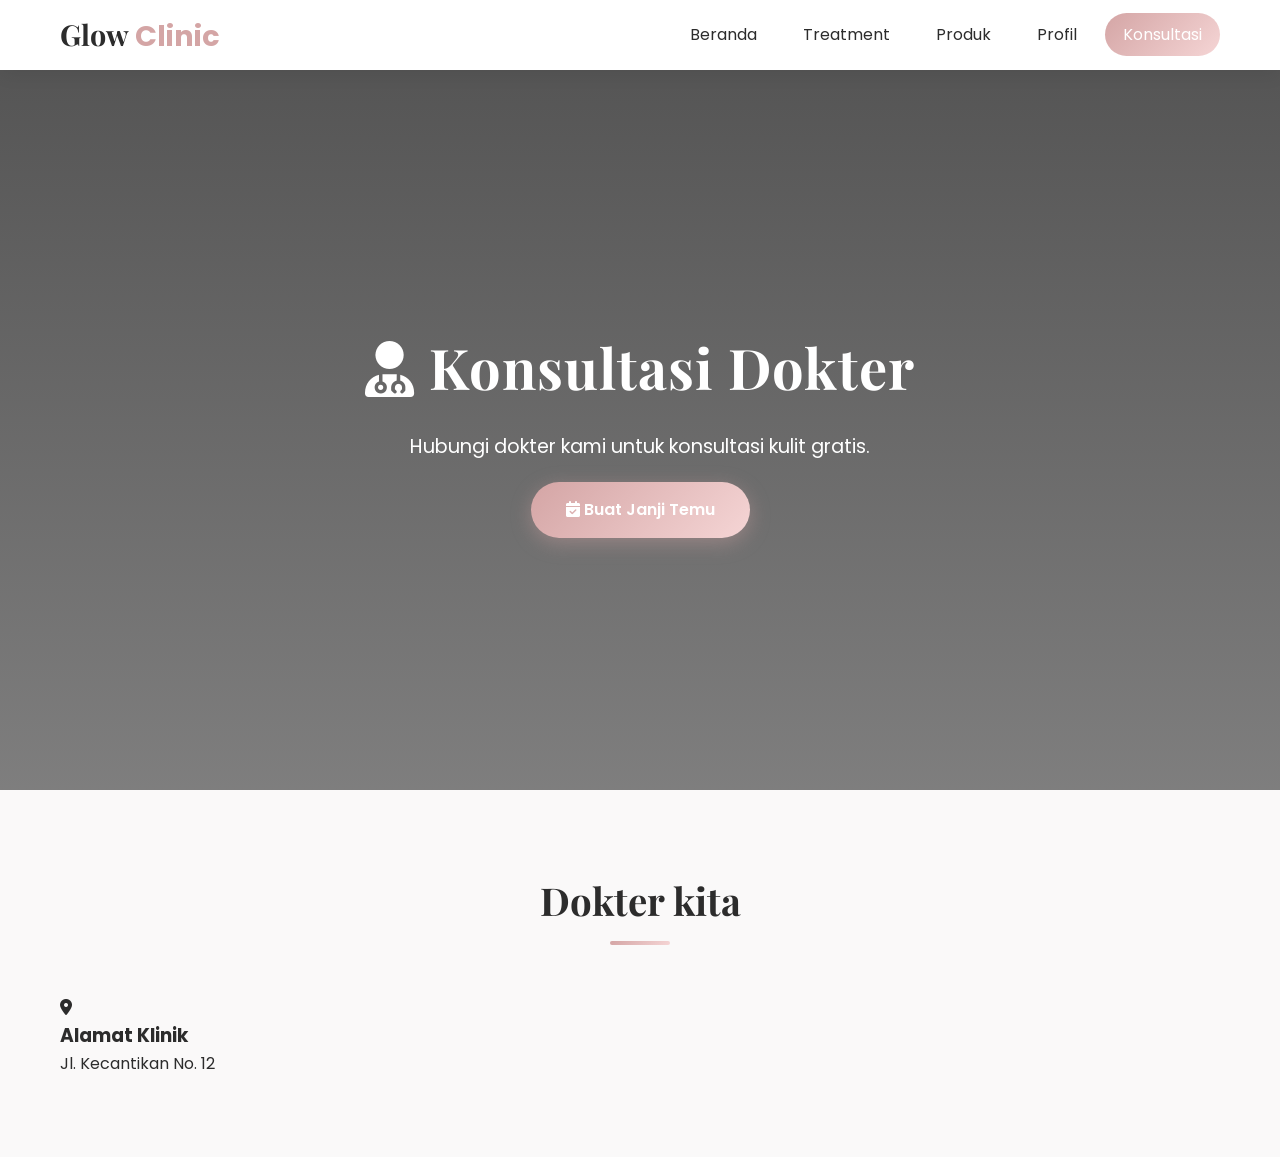
==== commit 983eb259: "added why us card, added some data for the treatment, fixed google fonts" ====
--- a/konsultasi.html
+++ b/konsultasi.html
@@ -11,6 +11,11 @@
     />
     <!-- CSS Utama -->
     <link rel="stylesheet" href="css/style.css" />
+    <!-- GOOGLE FONT AESTHETIC -->
+    <link
+      href="https://fonts.googleapis.com/css2?family=Playfair+Display:wght@500;600;700&family=Poppins:wght@300;400;500;600&display=swap"
+      rel="stylesheet"
+    />
   </head>
   <body>
     <!-- 1. CONTAINER NAVBAR -->
--- a/css/style.css
+++ b/css/style.css
@@ -6,438 +6,493 @@
 1. RESET & FONT
 ============================================ */
 
-*{
-margin:0;
-padding:0;
-box-sizing:border-box;
-font-family:'Poppins', sans-serif;
-}
-
-:root{
---primary:#d4a5a5;
---primary-dark:#b88686;
---dark:#2c2c2c;
---text:#555;
---light:#faf9f9;
---white:#ffffff;
-
---shadow:0 4px 15px rgba(212,165,165,0.15);
---shadow-hover:0 8px 25px rgba(212,165,165,0.25);
-
---gradient:linear-gradient(135deg,#d4a5a5 0%,#f5d5d5 100%);
---transition:all 0.3s ease;
-}
-
-body{
-line-height:1.6;
-color:var(--dark);
-background:var(--light);
-}
-
-.container{
-max-width:1200px;
-margin:auto;
-padding:0 20px;
+/* THIS IS FILE ROOT */
+* {
+  margin: 0;
+  padding: 0;
+  box-sizing: border-box;
+  font-family: "Poppins", sans-serif;
+}
+
+:root {
+  --primary: #d4a5a5;
+  --primary-dark: #b88686;
+  --dark: #2c2c2c;
+  --text: #555;
+  --light: #faf9f9;
+  --white: #ffffff;
+
+  --shadow: 0 4px 15px rgba(212, 165, 165, 0.15);
+  --shadow-hover: 0 8px 25px rgba(212, 165, 165, 0.25);
+
+  --gradient: linear-gradient(135deg, #d4a5a5 0%, #f5d5d5 100%);
+  --transition: all 0.3s ease;
+}
+
+body {
+  line-height: 1.6;
+  color: var(--dark);
+  background: var(--light);
+}
+
+.container {
+  max-width: 1200px;
+  margin: auto;
+  padding: 0 20px;
 }
 
 /* ============================================
 2. NAVBAR
 ============================================ */
 
-header{
-background:var(--white);
-position:sticky;
-top:0;
-z-index:1000;
-box-shadow:0 2px 20px rgba(0,0,0,0.08);
-}
-
-header .container{
-display:flex;
-justify-content:space-between;
-align-items:center;
-height:70px;
-}
-
-.logo h2{
-font-family:'Playfair Display', serif;
-font-size:1.8rem;
-}
-
-.logo span{
-color:var(--primary);
-}
-
-.nav-links{
-display:flex;
-list-style:none;
-gap:10px;
-align-items:center;
-}
-
-.nav-links a{
-text-decoration:none;
-color:var(--dark);
-padding:10px 18px;
-border-radius:25px;
-transition:var(--transition);
-}
-
-.nav-links a:hover{
-background:var(--light);
-color:var(--primary);
-}
-
-.btn-nav{
-background:var(--gradient);
-color:white !important;
-padding:10px 25px;
-border-radius:25px;
+header {
+  background: var(--white);
+  position: sticky;
+  top: 0;
+  z-index: 1000;
+  box-shadow: 0 2px 20px rgba(0, 0, 0, 0.08);
+}
+
+header .container {
+  display: flex;
+  justify-content: space-between;
+  align-items: center;
+  height: 70px;
+}
+
+.logo h2 {
+  font-family: "Playfair Display", serif;
+  font-size: 1.8rem;
+}
+
+.logo span {
+  color: var(--primary);
+}
+
+.nav-links {
+  display: flex;
+  list-style: none;
+  gap: 10px;
+  align-items: center;
+}
+
+.nav-links a {
+  text-decoration: none;
+  color: var(--dark);
+  padding: 10px 18px;
+  border-radius: 25px;
+  transition: var(--transition);
+}
+
+.nav-links a:hover {
+  background: var(--light);
+  color: var(--primary);
+}
+
+.btn-nav {
+  background: var(--gradient);
+  color: white !important;
+  padding: 10px 25px;
+  border-radius: 25px;
 }
 
 /* ============================================
 3. BURGER MENU
 ============================================ */
 
-.burger{
-display:none;
-flex-direction:column;
-cursor:pointer;
-gap:5px;
-}
-
-.burger div{
-width:25px;
-height:3px;
-background:var(--dark);
-border-radius:3px;
+.burger {
+  display: none;
+  flex-direction: column;
+  cursor: pointer;
+  gap: 5px;
+}
+
+.burger div {
+  width: 25px;
+  height: 3px;
+  background: var(--dark);
+  border-radius: 3px;
 }
 
 /* ============================================
 4. HERO SECTION
 ============================================ */
 
-.hero{
-background:
-linear-gradient(rgba(44,44,44,0.8),rgba(44,44,44,0.6)),
-url('https://images.unsplash.com/photo-1570172619644-dfd03ed5d881?w=1920');
-background-size:cover;
-background-position:center;
-min-height:80vh;
-
-display:flex;
-align-items:center;
-justify-content:center;
-
-text-align:center;
-color:white;
-}
-
-.hero-content{
-max-width:800px;
-padding:20px;
+.hero {
+  background:
+    linear-gradient(rgba(44, 44, 44, 0.8), rgba(44, 44, 44, 0.6)),
+    url("https://images.unsplash.com/photo-1570172619644-dfd03ed5d881?w=1920");
+  background-size: cover;
+  background-position: center;
+  min-height: 80vh;
+
+  display: flex;
+  align-items: center;
+  justify-content: center;
+
+  text-align: center;
+  color: white;
+}
+
+.hero-content {
+  max-width: 800px;
+  padding: 20px;
 }
 
 /* HERO TAGLINE */
 
-.hero-tagline{
-display:inline-block;
-background:rgba(255,255,255,0.15);
-padding:8px 18px;
-border-radius:20px;
-font-size:14px;
-margin-bottom:15px;
-backdrop-filter:blur(4px);
+.hero-tagline {
+  display: inline-block;
+  background: rgba(255, 255, 255, 0.15);
+  padding: 8px 18px;
+  border-radius: 20px;
+  font-size: 14px;
+  margin-bottom: 15px;
+  backdrop-filter: blur(4px);
 }
 
 /* HERO TITLE */
 
-.hero-content h1{
-font-family:'Playfair Display', serif;
-font-size:3.5rem;
-margin-bottom:20px;
-letter-spacing:1px;
+.hero-content h1 {
+  font-family: "Playfair Display", serif;
+  font-size: 3.5rem;
+  margin-bottom: 20px;
+  letter-spacing: 1px;
 }
 
 /* HERO TEXT */
 
-.hero-content p{
-font-size:1.2rem;
-margin-bottom:20px;
-}
-
-.hero-sub{
-opacity:0.9;
+.hero-content p {
+  font-size: 1.2rem;
+  margin-bottom: 20px;
+}
+
+.hero-sub {
+  opacity: 0.9;
 }
 
 /* BUTTON */
 
-.btn-primary{
-display:inline-block;
-background:var(--gradient);
-color:white;
-padding:15px 35px;
-border-radius:50px;
-text-decoration:none;
-font-weight:600;
-transition:var(--transition);
-box-shadow:0 5px 20px rgba(212,165,165,0.4);
-}
-
-.btn-primary:hover{
-transform:translateY(-4px);
-box-shadow:0 10px 30px rgba(212,165,165,0.5);
+.btn-primary {
+  display: inline-block;
+  background: var(--gradient);
+  color: white;
+  padding: 15px 35px;
+  border-radius: 50px;
+  text-decoration: none;
+  font-weight: 600;
+  transition: var(--transition);
+  box-shadow: 0 5px 20px rgba(212, 165, 165, 0.4);
+}
+
+.btn-primary:hover {
+  transform: translateY(-4px);
+  box-shadow: 0 10px 30px rgba(212, 165, 165, 0.5);
 }
 
 /* ============================================
 5. SECTION UMUM
 ============================================ */
 
-.section-padding{
-padding:80px 0;
-}
-
-.section-title{
-text-align:center;
-margin-bottom:50px;
-font-size:2.4rem;
-font-family:'Playfair Display', serif;
-}
-
-.section-title::after{
-content:'';
-display:block;
-width:60px;
-height:4px;
-background:var(--gradient);
-margin:10px auto;
-border-radius:10px;
-}
-
-.bg-light{
-background:var(--light);
+.section-padding {
+  padding: 80px 0;
+}
+
+.section-title {
+  text-align: center;
+  margin-bottom: 50px;
+  font-size: 2.4rem;
+  font-family: "Playfair Display", serif;
+}
+
+.section-title::after {
+  content: "";
+  display: block;
+  width: 60px;
+  height: 4px;
+  background: var(--gradient);
+  margin: 10px auto;
+  border-radius: 10px;
+}
+
+.bg-light {
+  background: var(--light);
 }
 
 /* ============================================
 6. TREATMENT CARD
 ============================================ */
 
-.grid-treatment{
-display:grid;
-grid-template-columns:repeat(auto-fit,minmax(300px,1fr));
-gap:30px;
-}
-
-.card{
-background:white;
-border-radius:15px;
-overflow:hidden;
-box-shadow:var(--shadow);
-transition:var(--transition);
-}
-
-.card:hover{
-transform:translateY(-8px);
-box-shadow:var(--shadow-hover);
-}
-
-.card img{
-width:100%;
-height:220px;
-object-fit:cover;
-}
-
-.card-content{
-padding:25px;
-}
-
-.price{
-display:block;
-text-align:center;
-background:var(--light);
-padding:10px;
-border-radius:20px;
-color:var(--primary);
-font-weight:bold;
+.grid-treatment {
+  display: grid;
+  grid-template-columns: repeat(auto-fit, minmax(300px, 1fr));
+  gap: 30px;
+}
+
+.card {
+  background: white;
+  border-radius: 15px;
+  overflow: hidden;
+  box-shadow: var(--shadow);
+  transition: var(--transition);
+}
+
+.card:hover {
+  transform: translateY(-8px);
+  box-shadow: var(--shadow-hover);
+}
+
+.card img {
+  width: 100%;
+  height: 220px;
+  object-fit: cover;
+}
+
+.card-content {
+  padding: 25px;
+}
+
+.price {
+  display: block;
+  text-align: center;
+  background: var(--light);
+  padding: 10px;
+  border-radius: 20px;
+  color: var(--primary);
+  font-weight: bold;
 }
 
 /* ============================================
 7. PRODUCT CARD
 ============================================ */
 
-.grid-produk{
-display:grid;
-grid-template-columns:repeat(auto-fit,minmax(250px,1fr));
-gap:25px;
-}
-
-.product-card{
-background:white;
-padding:25px;
-border-radius:15px;
-text-align:center;
-box-shadow:var(--shadow);
-transition:var(--transition);
-}
-
-.product-card:hover{
-transform:translateY(-5px);
-box-shadow:var(--shadow-hover);
-}
-
-.product-card img{
-width:150px;
-height:150px;
-object-fit:cover;
-margin-bottom:10px;
-}
-
-.price-row{
-display:flex;
-justify-content:space-between;
-align-items:center;
-margin-top:10px;
-}
-
-.btn-buy{
-background:var(--gradient);
-border:none;
-color:white;
-padding:8px 15px;
-border-radius:20px;
-cursor:pointer;
+.grid-produk {
+  display: grid;
+  grid-template-columns: repeat(auto-fit, minmax(250px, 1fr));
+  gap: 25px;
+}
+
+.product-card {
+  background: white;
+  padding: 25px;
+  border-radius: 15px;
+  text-align: center;
+  box-shadow: var(--shadow);
+  transition: var(--transition);
+}
+
+.product-card:hover {
+  transform: translateY(-5px);
+  box-shadow: var(--shadow-hover);
+}
+
+.product-card img {
+  width: 150px;
+  height: 150px;
+  object-fit: cover;
+  margin-bottom: 10px;
+}
+
+.price-row {
+  display: flex;
+  justify-content: space-between;
+  align-items: center;
+  margin-top: 10px;
+}
+
+.btn-buy {
+  background: var(--gradient);
+  border: none;
+  color: white;
+  padding: 8px 15px;
+  border-radius: 20px;
+  cursor: pointer;
 }
 
 /* ============================================
 8. TESTIMONI
 ============================================ */
 
-.testimonial-container{
-display:grid;
-grid-template-columns:repeat(auto-fit,minmax(250px,1fr));
-gap:25px;
-margin-top:30px;
-}
-
-.testimonial-card{
-background:white;
-padding:25px;
-border-radius:12px;
-box-shadow:var(--shadow);
-text-align:center;
-transition:var(--transition);
-}
-
-.testimonial-card:hover{
-transform:translateY(-5px);
-box-shadow:var(--shadow-hover);
-}
-
-.stars{
-color:gold;
-margin-bottom:10px;
-font-size:18px;
+.testimonial-container {
+  display: grid;
+  grid-template-columns: repeat(auto-fit, minmax(250px, 1fr));
+  gap: 25px;
+  margin-top: 30px;
+}
+
+.testimonial-card {
+  background: white;
+  padding: 25px;
+  border-radius: 12px;
+  box-shadow: var(--shadow);
+  text-align: center;
+  transition: var(--transition);
+}
+
+.testimonial-card:hover {
+  transform: translateY(-5px);
+  box-shadow: var(--shadow-hover);
+}
+
+.stars {
+  color: gold;
+  margin-bottom: 10px;
+  font-size: 18px;
 }
 
 /* ============================================
 9. FORM
 ============================================ */
 
-.form-container{
-max-width:600px;
-margin:auto;
-background:white;
-padding:40px;
-border-radius:15px;
-box-shadow:var(--shadow);
-}
-
-.form-group{
-margin-bottom:20px;
-}
-
-.form-group label{
-display:block;
-margin-bottom:5px;
+.form-container {
+  max-width: 600px;
+  margin: auto;
+  background: white;
+  padding: 40px;
+  border-radius: 15px;
+  box-shadow: var(--shadow);
+}
+
+.form-group {
+  margin-bottom: 20px;
+}
+
+.form-group label {
+  display: block;
+  margin-bottom: 5px;
 }
 
 .form-group input,
-.form-group textarea{
-width:100%;
-padding:10px;
-border:2px solid #eee;
-border-radius:8px;
+.form-group textarea {
+  width: 100%;
+  padding: 10px;
+  border: 2px solid #eee;
+  border-radius: 8px;
 }
 
 /* ============================================
 10. DROPDOWN MENU
 ============================================ */
 
-.dropdown{
-position:relative;
-}
-
-.dropdown-menu{
-display:none;
-position:absolute;
-top:100%;
-left:0;
-background:white;
-list-style:none;
-min-width:180px;
-border-radius:8px;
-box-shadow:0 5px 15px rgba(0,0,0,0.1);
-}
-
-.dropdown-menu li a{
-display:block;
-padding:10px 20px;
-text-decoration:none;
-color:var(--text);
-}
-
-.dropdown:hover .dropdown-menu{
-display:block;
+.dropdown {
+  position: relative;
+}
+
+.dropdown-menu {
+  display: none;
+  position: absolute;
+  top: 100%;
+  left: 0;
+  background: white;
+  list-style: none;
+  min-width: 180px;
+  border-radius: 8px;
+  box-shadow: 0 5px 15px rgba(0, 0, 0, 0.1);
+}
+
+.dropdown-menu li a {
+  display: block;
+  padding: 10px 20px;
+  text-decoration: none;
+  color: var(--text);
+}
+
+.dropdown:hover .dropdown-menu {
+  display: block;
 }
 
 /* ============================================
 11. FOOTER
 ============================================ */
 
-footer{
-background:var(--dark);
-color:white;
-text-align:center;
-padding:20px;
+footer {
+  background: var(--dark);
+  color: white;
+  text-align: center;
+  padding: 20px;
 }
 
 /* ============================================
 12. RESPONSIVE
 ============================================ */
 
-@media(max-width:768px){
-
-.nav-links{
-position:absolute;
-right:0;
-top:70px;
-background:white;
-flex-direction:column;
-width:100%;
-transform:translateX(100%);
-transition:0.3s;
-}
-
-.nav-links.active{
-transform:translateX(0);
-}
-
-.burger{
-display:flex;
-}
-
-.hero-content h1{
-font-size:2rem;
-}
-
-}
+@media (max-width: 768px) {
+  .nav-links {
+    position: absolute;
+    right: 0;
+    top: 70px;
+    background: white;
+    flex-direction: column;
+    width: 100%;
+    transform: translateX(100%);
+    transition: 0.3s;
+  }
+
+  .nav-links.active {
+    transform: translateX(0);
+  }
+
+  .burger {
+    display: flex;
+  }
+
+  .hero-content h1 {
+    font-size: 2rem;
+  }
+}
+
+/* ============================================
+WHY US CARD (MODERN)
+============================================ */
+
+.why-grid {
+  display: grid;
+  grid-template-columns: repeat(auto-fit, minmax(250px, 1fr));
+  gap: 30px;
+}
+
+.why-card {
+  background: var(--white);
+  padding: 30px;
+  border-radius: 20px;
+  text-align: center;
+  box-shadow: var(--shadow);
+  transition: var(--transition);
+  position: relative;
+  overflow: hidden;
+}
+
+.why-card:hover {
+  transform: translateY(-10px);
+  box-shadow: var(--shadow-hover);
+}
+
+/* ICON */
+.why-card i {
+  font-size: 40px;
+  color: var(--primary);
+  margin-bottom: 15px;
+}
+
+/* TITLE */
+.why-card h3 {
+  font-size: 1.2rem;
+  margin-bottom: 10px;
+}
+
+/* TEXT */
+.why-card p {
+  color: var(--text);
+  font-size: 0.95rem;
+}
+
+/* TOP LINE EFFECT */
+.why-card::before {
+  content: "";
+  position: absolute;
+  top: 0;
+  left: 0;
+  width: 100%;
+  height: 4px;
+  background: var(--gradient);
+}
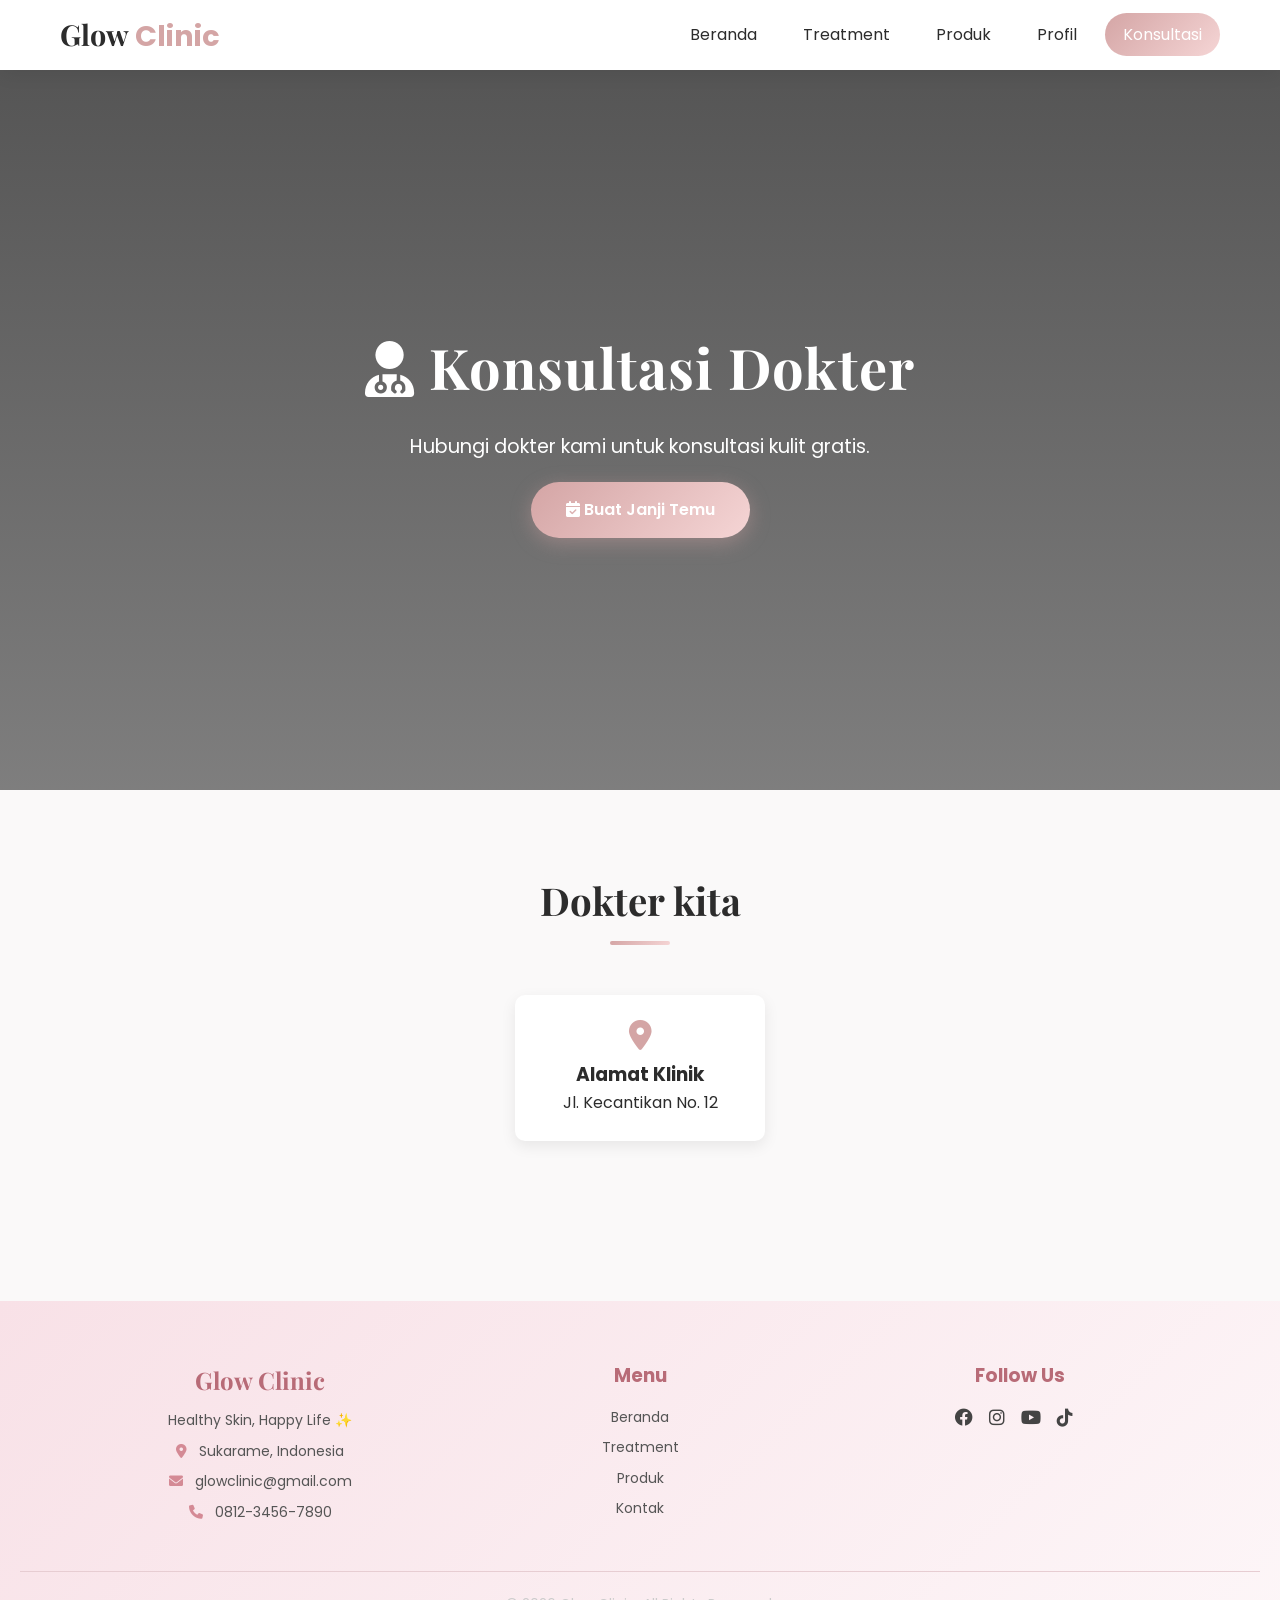
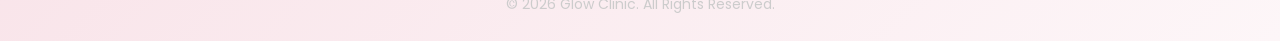
==== commit b2611c13: "tambahin breadcrumb dan footer" ====
--- a/konsultasi.html
+++ b/konsultasi.html
@@ -1,50 +1,46 @@
-<!doctype html>
+<!DOCTYPE html>
 <html lang="id">
-  <head>
-    <meta charset="UTF-8" />
-    <meta name="viewport" content="width=device-width, initial-scale=1.0" />
+<head>
+    <meta charset="UTF-8">
+    <meta name="viewport" content="width=device-width, initial-scale=1.0">
     <title>Glow Clinic - Konsultasi Dokter</title>
     <!-- Font Awesome untuk Ikon -->
-    <link
-      rel="stylesheet"
-      href="https://cdnjs.cloudflare.com/ajax/libs/font-awesome/6.0.0/css/all.min.css"
-    />
+    <link rel="stylesheet" href="https://cdnjs.cloudflare.com/ajax/libs/font-awesome/6.0.0/css/all.min.css">
     <!-- CSS Utama -->
-    <link rel="stylesheet" href="css/style.css" />
-    <!-- GOOGLE FONT AESTHETIC -->
-    <link
-      href="https://fonts.googleapis.com/css2?family=Playfair+Display:wght@500;600;700&family=Poppins:wght@300;400;500;600&display=swap"
-      rel="stylesheet"
-    />
-  </head>
-  <body>
+    <link rel="stylesheet" href="css/style.css">
+    <!-- FONT AESTETIC -->
+     <link href="https://fonts.googleapis.com/css2?family=Playfair+Display:wght@500;600;700&family=Poppins:wght@300;400;500;600&display=swap" rel="stylesheet">
+</head>
+<body>
+
     <!-- 1. CONTAINER NAVBAR -->
     <div id="navbar-container"></div>
 
     <!-- 2. HERO SECTION UNTUK KONTAK -->
-    <section class="hero" style="height: 50vh">
-      <div class="hero-content">
-        <h1><i class="fas fa-user-md"></i> Konsultasi Dokter</h1>
-        <p>Hubungi dokter kami untuk konsultasi kulit gratis.</p>
-        <a href="#bookingForm" class="btn-primary">
-          <i class="fas fa-calendar-check"></i> Buat Janji Temu
-        </a>
-      </div>
+    <section class="hero" style="height: 50vh;">
+        <div class="hero-content">
+            <h1><i class="fas fa-user-md"></i> Konsultasi Dokter</h1>
+            <p>Hubungi dokter kami untuk konsultasi kulit gratis.</p>
+            <a href="#bookingForm" class="btn-primary">
+                <i class="fas fa-calendar-check"></i> Buat Janji Temu
+            </a>
+        </div>
     </section>
 
     <!-- 3. SECTION KONTAK INFO -->
     <section class="section-padding">
-      <div class="container">
-        <h2 class="section-title">Dokter kita</h2>
-        <div class="contact-info">
-          <div class="contact-item">
-            <i class="fas fa-map-marker-alt"></i>
-            <h3>Alamat Klinik</h3>
-            <p>Jl. Kecantikan No. 12</p>
-          </div>
+        <div class="container">
+            <h2 class="section-title">Dokter kita</h2>
+            <div class="contact-info">
+                <div class="contact-item">
+                    <i class="fas fa-map-marker-alt"></i>
+                    <h3>Alamat Klinik</h3>
+                    <p>Jl. Kecantikan No. 12 </p>
+                </div>
+            </div>
         </div>
-      </div>
     </section>
     <script src="/js/navbar.js"></script>
-  </body>
-</html>
+    <script src="js/footer.js"></script>
+</body>
+</html>
--- a/css/style.css
+++ b/css/style.css
@@ -6,307 +6,503 @@
 1. RESET & FONT
 ============================================ */
 
-/* THIS IS FILE ROOT */
-* {
-  margin: 0;
-  padding: 0;
-  box-sizing: border-box;
-  font-family: "Poppins", sans-serif;
-}
-
-:root {
-  --primary: #d4a5a5;
-  --primary-dark: #b88686;
-  --dark: #2c2c2c;
-  --text: #555;
-  --light: #faf9f9;
-  --white: #ffffff;
-
-  --shadow: 0 4px 15px rgba(212, 165, 165, 0.15);
-  --shadow-hover: 0 8px 25px rgba(212, 165, 165, 0.25);
-
-  --gradient: linear-gradient(135deg, #d4a5a5 0%, #f5d5d5 100%);
-  --transition: all 0.3s ease;
-}
-
-body {
-  line-height: 1.6;
-  color: var(--dark);
-  background: var(--light);
-}
-
-.container {
-  max-width: 1200px;
-  margin: auto;
-  padding: 0 20px;
+*{
+margin:0;
+padding:0;
+box-sizing:border-box;
+font-family:'Poppins', sans-serif;
+}
+
+:root{
+--primary:#d4a5a5;
+--primary-dark:#b88686;
+--dark:#2c2c2c;
+--text:#555;
+--light:#faf9f9;
+--white:#ffffff;
+
+--shadow:0 4px 15px rgba(212,165,165,0.15);
+--shadow-hover:0 8px 25px rgba(212,165,165,0.25);
+
+--gradient:linear-gradient(135deg,#d4a5a5 0%,#f5d5d5 100%);
+--transition:all 0.3s ease;
+}
+
+body{
+line-height:1.6;
+color:var(--dark);
+background:var(--light);
+}
+
+.container{
+max-width:1200px;
+margin:auto;
+padding:0 20px;
 }
 
 /* ============================================
 2. NAVBAR
 ============================================ */
 
-header {
-  background: var(--white);
-  position: sticky;
-  top: 0;
-  z-index: 1000;
-  box-shadow: 0 2px 20px rgba(0, 0, 0, 0.08);
-}
-
-header .container {
-  display: flex;
-  justify-content: space-between;
-  align-items: center;
-  height: 70px;
-}
-
-.logo h2 {
-  font-family: "Playfair Display", serif;
-  font-size: 1.8rem;
-}
-
-.logo span {
-  color: var(--primary);
-}
-
-.nav-links {
-  display: flex;
-  list-style: none;
-  gap: 10px;
-  align-items: center;
-}
-
-.nav-links a {
+header{
+background:var(--white);
+position:sticky;
+top:0;
+z-index:1000;
+box-shadow:0 2px 20px rgba(0,0,0,0.08);
+}
+
+header .container{
+display:flex;
+justify-content:space-between;
+align-items:center;
+height:70px;
+}
+
+.logo h2{
+font-family:'Playfair Display', serif;
+font-size:1.8rem;
+}
+
+.logo span{
+color:var(--primary);
+}
+
+.nav-links{
+display:flex;
+list-style:none;
+gap:10px;
+align-items:center;
+}
+
+.nav-links a{
+text-decoration:none;
+color:var(--dark);
+padding:10px 18px;
+border-radius:25px;
+transition:var(--transition);
+}
+
+.nav-links a:hover{
+background:var(--light);
+color:var(--primary);
+}
+
+.btn-nav{
+background:var(--gradient);
+color:white !important;
+padding:10px 25px;
+border-radius:25px;
+}
+
+/* ============================================
+3. BURGER MENU
+============================================ */
+
+.burger{
+display:none;
+flex-direction:column;
+cursor:pointer;
+gap:5px;
+}
+
+.burger div{
+width:25px;
+height:3px;
+background:var(--dark);
+border-radius:3px;
+}
+
+/* ============================================
+4. HERO SECTION
+============================================ */
+
+.hero{
+background:
+linear-gradient(rgba(44,44,44,0.8),rgba(44,44,44,0.6)),
+url('https://images.unsplash.com/photo-1570172619644-dfd03ed5d881?w=1920');
+background-size:cover;
+background-position:center;
+min-height:80vh;
+
+display:flex;
+align-items:center;
+justify-content:center;
+
+text-align:center;
+color:white;
+}
+
+.hero-content{
+max-width:800px;
+padding:20px;
+}
+
+/* HERO TAGLINE */
+
+.hero-tagline{
+display:inline-block;
+background:rgba(255,255,255,0.15);
+padding:8px 18px;
+border-radius:20px;
+font-size:14px;
+margin-bottom:15px;
+backdrop-filter:blur(4px);
+}
+
+/* HERO TITLE */
+
+.hero-content h1{
+font-family:'Playfair Display', serif;
+font-size:3.5rem;
+margin-bottom:20px;
+letter-spacing:1px;
+}
+
+/* HERO TEXT */
+
+.hero-content p{
+font-size:1.2rem;
+margin-bottom:20px;
+}
+
+.hero-sub{
+opacity:0.9;
+}
+
+/* BUTTON */
+
+.btn-primary{
+display:inline-block;
+background:var(--gradient);
+color:white;
+padding:15px 35px;
+border-radius:50px;
+text-decoration:none;
+font-weight:600;
+transition:var(--transition);
+box-shadow:0 5px 20px rgba(212,165,165,0.4);
+}
+
+.btn-primary:hover{
+transform:translateY(-4px);
+box-shadow:0 10px 30px rgba(212,165,165,0.5);
+}
+
+/* ============================================
+5. SECTION UMUM
+============================================ */
+
+.section-padding{
+padding:80px 0;
+}
+
+.section-title{
+text-align:center;
+margin-bottom:50px;
+font-size:2.4rem;
+font-family:'Playfair Display', serif;
+}
+
+.section-title::after{
+content:'';
+display:block;
+width:60px;
+height:4px;
+background:var(--gradient);
+margin:10px auto;
+border-radius:10px;
+}
+
+.bg-light{
+background:var(--light);
+}
+
+/* ============================================
+6. TREATMENT CARD
+============================================ */
+
+.grid-treatment{
+display:grid;
+grid-template-columns:repeat(auto-fit,minmax(300px,1fr));
+gap:30px;
+}
+
+.card{
+background:white;
+border-radius:15px;
+overflow:hidden;
+box-shadow:var(--shadow);
+transition:var(--transition);
+}
+
+.card:hover{
+transform:translateY(-8px);
+box-shadow:var(--shadow-hover);
+}
+
+.card img{
+width:100%;
+height:220px;
+object-fit:cover;
+}
+
+.card-content{
+padding:25px;
+}
+
+.price{
+display:block;
+text-align:center;
+background:var(--light);
+padding:10px;
+border-radius:20px;
+color:var(--primary);
+font-weight:bold;
+}
+
+/* ============================================
+7. PRODUCT CARD
+============================================ */
+
+.grid-produk{
+display:grid;
+grid-template-columns:repeat(auto-fit,minmax(250px,1fr));
+gap:25px;
+}
+
+.product-card{
+background:white;
+padding:25px;
+border-radius:15px;
+text-align:center;
+box-shadow:var(--shadow);
+transition:var(--transition);
+}
+
+.product-card:hover{
+transform:translateY(-5px);
+box-shadow:var(--shadow-hover);
+}
+
+.product-card img{
+width:150px;
+height:150px;
+object-fit:cover;
+margin-bottom:10px;
+}
+
+.price-row{
+display:flex;
+justify-content:space-between;
+align-items:center;
+margin-top:10px;
+}
+
+.btn-buy{
+background:var(--gradient);
+border:none;
+color:white;
+padding:8px 15px;
+border-radius:20px;
+cursor:pointer;
+}
+
+/* ============================================
+8. TESTIMONI
+============================================ */
+
+.testimonial-container{
+display:grid;
+grid-template-columns:repeat(auto-fit,minmax(250px,1fr));
+gap:25px;
+margin-top:30px;
+}
+
+.testimonial-card{
+background:white;
+padding:25px;
+border-radius:12px;
+box-shadow:var(--shadow);
+text-align:center;
+transition:var(--transition);
+}
+
+.testimonial-card:hover{
+transform:translateY(-5px);
+box-shadow:var(--shadow-hover);
+}
+
+.stars{
+color:gold;
+margin-bottom:10px;
+font-size:18px;
+}
+
+/* ============================================
+9. FORM
+============================================ */
+
+.form-container{
+max-width:600px;
+margin:auto;
+background:white;
+padding:40px;
+border-radius:15px;
+box-shadow:var(--shadow);
+}
+
+.form-group{
+margin-bottom:20px;
+}
+
+.form-group label{
+display:block;
+margin-bottom:5px;
+}
+
+.form-group input,
+.form-group textarea{
+width:100%;
+padding:10px;
+border:2px solid #eee;
+border-radius:8px;
+}
+
+/* ============================================
+10. DROPDOWN MENU
+============================================ */
+
+.dropdown{
+position:relative;
+}
+
+.dropdown-menu{
+display:none;
+position:absolute;
+top:100%;
+left:0;
+background:white;
+list-style:none;
+min-width:180px;
+border-radius:8px;
+box-shadow:0 5px 15px rgba(0,0,0,0.1);
+}
+
+.dropdown-menu li a{
+display:block;
+padding:10px 20px;
+text-decoration:none;
+color:var(--text);
+}
+
+.dropdown:hover .dropdown-menu{
+display:block;
+}
+
+/* ============================================
+11. FOOTER
+============================================ */
+
+footer{
+background:var(--dark);
+color:white;
+text-align:center;
+padding:20px;
+}
+
+/* ============================================
+12. RESPONSIVE
+============================================ */
+
+@media(max-width:768px){
+
+.nav-links{
+position:absolute;
+right:0;
+top:70px;
+background:white;
+flex-direction:column;
+width:100%;
+transform:translateX(100%);
+transition:0.3s;
+}
+
+.nav-links.active{
+transform:translateX(0);
+}
+
+.burger{
+display:flex;
+}
+
+.hero-content h1{
+font-size:2rem;
+}
+
+}
+
+/* WHY US CARD  */
+
+.why-grid{
+    display: grid;
+    grid-template-columns: repeat(auto-fit, minmax(250px, 1fr));
+    gap: 30px;
+}
+
+.why-card{
+    background: var(--white);
+    padding: 30px;
+    border-radius: 20px;
+    text-align: center;
+    box-shadow: var(--shadow);
+    transition: var(--transition);
+    position: relative;
+    overflow: hidden;
+}
+
+.why-card:hover{
+    transform: translateY(-10px);
+    box-shadow: var(--shadow-hover);
+
+}
+
+/* ICON  */
+.why-card i {
+    font-size: 40px;
+    color: var(--primary);
+    margin-bottom: 15px;
+
+}
+
+/* TITLE */
+.why-card h3 {
+font-size: 1.2rem;
+margin-bottom: 10px;
+}
+
+/* TEXT  */
+.why-card p{
+    color: var(--text);
+    font-size: 0,95rem;
+}
+
+/* TOP LINE EFFECT */
+.why-card::before {
+    content: "";
+    position: absolute;
+    top: 0;
+    left: 0;
+    width: 100%;
+    height: 4px;
+    background: var(--gradient);
+}
+
+/* REMOVE UNDERLINE FROM LINKS IN TREATMENT POST */
+.card {
   text-decoration: none;
-  color: var(--dark);
-  padding: 10px 18px;
-  border-radius: 25px;
-  transition: var(--transition);
-}
-
-.nav-links a:hover {
-  background: var(--light);
-  color: var(--primary);
-}
-
-.btn-nav {
-  background: var(--gradient);
-  color: white !important;
-  padding: 10px 25px;
-  border-radius: 25px;
-}
-
-/* ============================================
-3. BURGER MENU
-============================================ */
-
-.burger {
-  display: none;
-  flex-direction: column;
-  cursor: pointer;
-  gap: 5px;
-}
-
-.burger div {
-  width: 25px;
-  height: 3px;
-  background: var(--dark);
-  border-radius: 3px;
-}
-
-/* ============================================
-4. HERO SECTION
-============================================ */
-
-.hero {
-  background:
-    linear-gradient(rgba(44, 44, 44, 0.8), rgba(44, 44, 44, 0.6)),
-    url("https://images.unsplash.com/photo-1570172619644-dfd03ed5d881?w=1920");
-  background-size: cover;
-  background-position: center;
-  min-height: 80vh;
-
-  display: flex;
-  align-items: center;
-  justify-content: center;
-
-  text-align: center;
-  color: white;
-}
-
-.hero-content {
-  max-width: 800px;
-  padding: 20px;
-}
-
-/* HERO TAGLINE */
-
-.hero-tagline {
-  display: inline-block;
-  background: rgba(255, 255, 255, 0.15);
-  padding: 8px 18px;
-  border-radius: 20px;
-  font-size: 14px;
-  margin-bottom: 15px;
-  backdrop-filter: blur(4px);
-}
-
-/* HERO TITLE */
-
-.hero-content h1 {
-  font-family: "Playfair Display", serif;
-  font-size: 3.5rem;
-  margin-bottom: 20px;
-  letter-spacing: 1px;
-}
-
-/* HERO TEXT */
-
-.hero-content p {
-  font-size: 1.2rem;
-  margin-bottom: 20px;
-}
-
-.hero-sub {
-  opacity: 0.9;
-}
-
-/* BUTTON */
-
-.btn-primary {
-  display: inline-block;
-  background: var(--gradient);
-  color: white;
-  padding: 15px 35px;
-  border-radius: 50px;
-  text-decoration: none;
-  font-weight: 600;
-  transition: var(--transition);
-  box-shadow: 0 5px 20px rgba(212, 165, 165, 0.4);
-}
-
-.btn-primary:hover {
-  transform: translateY(-4px);
-  box-shadow: 0 10px 30px rgba(212, 165, 165, 0.5);
-}
-
-/* ============================================
-5. SECTION UMUM
-============================================ */
-
-.section-padding {
-  padding: 80px 0;
-}
-
-.section-title {
-  text-align: center;
-  margin-bottom: 50px;
-  font-size: 2.4rem;
-  font-family: "Playfair Display", serif;
-}
-
-.section-title::after {
-  content: "";
+  color: inherit;
   display: block;
-  width: 60px;
-  height: 4px;
-  background: var(--gradient);
-  margin: 10px auto;
-  border-radius: 10px;
-}
-
-.bg-light {
-  background: var(--light);
-}
-
-/* ============================================
-6. TREATMENT CARD
-============================================ */
-
-.grid-treatment {
-  display: grid;
-  grid-template-columns: repeat(auto-fit, minmax(300px, 1fr));
-  gap: 30px;
-}
-
-.card {
-  background: white;
-  border-radius: 15px;
-  overflow: hidden;
-  box-shadow: var(--shadow);
-  transition: var(--transition);
-}
-
-.card:hover {
-  transform: translateY(-8px);
-  box-shadow: var(--shadow-hover);
-}
-
-.card img {
-  width: 100%;
-  height: 220px;
-  object-fit: cover;
-}
-
-.card-content {
-  padding: 25px;
-}
-
-.price {
-  display: block;
-  text-align: center;
-  background: var(--light);
-  padding: 10px;
-  border-radius: 20px;
-  color: var(--primary);
-  font-weight: bold;
-}
-
-/* ============================================
-7. PRODUCT CARD
-============================================ */
-
-.grid-produk {
-  display: grid;
-  grid-template-columns: repeat(auto-fit, minmax(250px, 1fr));
-  gap: 25px;
-}
-
-.product-card {
-  background: white;
-  padding: 25px;
-  border-radius: 15px;
-  text-align: center;
-  box-shadow: var(--shadow);
-  transition: var(--transition);
-}
-
-.product-card:hover {
-  transform: translateY(-5px);
-  box-shadow: var(--shadow-hover);
-}
-
-.product-card img {
-  width: 150px;
-  height: 150px;
-  object-fit: cover;
-  margin-bottom: 10px;
-}
-
-.price-row {
-  display: flex;
-  justify-content: space-between;
-  align-items: center;
-  margin-top: 10px;
-}
-
-.btn-buy {
-  background: var(--gradient);
-  border: none;
-  color: white;
-  padding: 8px 15px;
-  border-radius: 20px;
-  cursor: pointer;
 }
 
 /* ============================================
@@ -340,159 +536,493 @@
   font-size: 18px;
 }
 
-/* ============================================
-9. FORM
-============================================ */
-
-.form-container {
-  max-width: 600px;
+/* SLIDER TESTIMONI */
+.testimonial-slider {
+  display: flex;
+  gap: 20px;
+  overflow: hidden;
+  scroll-behavior: smooth;
+}
+
+/* CARD */
+.testimonial-card {
+  min-width: calc(100% / 3 - 20px);
+  background: var(--white);
+  padding: 25px;
+  border-radius: 15px;
+  text-align: center;
+  box-shadow: 0 5px 20px rgba(0, 0, 0, 0.05);
+  transition: 0.3s;
+}
+
+.testimonial-card:hover {
+  transform: translateY(-5px);
+}
+
+/* STAR */
+.stars {
+  color: gold;
+  margin-bottom: 10px;
+}
+
+/* BUTTON reuse */
+.slider-controls {
+  margin-top: 30px;
+  display: flex;
+  justify-content: center;
+  gap: 15px;
+}
+
+/* DOCTOR ON INDEX.HTML OR HOME */
+/* SLIDER */
+.doctor-slider {
+  display: flex;
+  gap: 20px;
+  overflow: hidden;
+  scroll-behavior: smooth;
+}
+
+/* CARD */
+.doctor-card {
+  min-width: calc(100% / 3 - 20px);
+  background: var(--white);
+  border-radius: 15px;
+  padding: 20px;
+  text-align: center;
+  box-shadow: 0 5px 20px rgba(0, 0, 0, 0.05);
+  transition: 0.3s;
+}
+
+.doctor-card img {
+  width: 100%;
+  height: 220px;
+  object-fit: cover;
+  object-position: top;
+  border-radius: 10px;
+}
+
+.doctor-card:hover {
+  transform: translateY(-5px);
+}
+
+/* BUTTON DI BAWAH */
+.slider-controls {
+  margin-top: 30px;
+  display: flex;
+  justify-content: center;
+  gap: 15px;
+}
+
+.slider-controls button {
+  width: 45px;
+  height: 45px;
+  border-radius: 50%;
+  border: 1px solid #ddd;
+  background: var(--white);
+  cursor: pointer;
+  transition: 0.3s;
+}
+
+.slider-controls button:hover {
+  background: var(--primary);
+  color: white;
+  border-color: var(--primary);
+}
+
+/* ABOUT */
+.about-clinic {
+    text-align: center;
+    max-width: 700px;
+    margin: auto;
+    margin-bottom: 40px;
+    color: #555;
+}
+
+/* GRID PROFIL */
+.profile-grid {
+    display: flex;
+    gap: 25px;
+    justify-content: center;
+    flex-wrap: wrap;
+}
+
+/* CARD */
+.profile-card {
+    background: #fff;
+    padding: 25px;
+    width: 280px;
+    border-radius: 10px;
+    box-shadow: 0 5px 15px rgba(0,0,0,0.08);
+}
+
+.profile-card h3 {
+    color: #d4a5a5;
+    margin-bottom: 10px;
+}
+
+.profile-card ul {
+    padding-left: 18px;
+}
+
+/* CONTACT INFO */
+.contact-info {
+    display: flex;
+    justify-content: center;
+    gap: 30px;
+    flex-wrap: wrap;
+}
+
+.contact-item {
+    background: #fff;
+    padding: 25px;
+    width: 250px;
+    text-align: center;
+    border-radius: 10px;
+    box-shadow: 0 5px 15px rgba(0,0,0,0.08);
+}
+
+.contact-item i {
+    font-size: 30px;
+    color: #d4a5a5;
+    margin-bottom: 10px;
+}
+
+/* MAP */
+.map-container iframe {
+    border-radius: 10px;
+}
+
+/* SOCIAL MEDIA */
+.social-media {
+    text-align: center;
+}
+
+.social-btn {
+    display: inline-block;
+    margin: 10px;
+    padding: 10px 20px;
+    background: #d4a5a5;
+    color: white;
+    border-radius: 5px;
+    text-decoration: none;
+}
+.social-btn.wa {
+    background: #b88686;
+}
+
+.social-btn:hover {
+    background: #b88686;
+}
+
+/* TOMBOL WHATSAPP MELAYANG */
+.wa-float {
+  position: fixed;
+  bottom: 20px;
+  right: 20px;
+  background: #25D366;
+  color: white;
+  font-size: 25px;
+  padding: 15px;
+  border-radius: 50%;
+}
+
+/* GALERI */
+.gallery-grid {
+    display: grid;
+    grid-template-columns: repeat(auto-fit, minmax(250px, 1fr));
+    gap: 15px;
+}
+
+.gallery-grid img {
+    width: 100%;
+    height: 220px;
+    object-fit: cover;
+    border-radius: 12px;
+    cursor: pointer;
+    transition: 0.4s;
+}
+
+/* HOVER EFFECT */
+.gallery-grid img:hover {
+    transform: scale(1.05);
+    filter: brightness(0.7);
+}
+
+/* MODAL */
+.modal {
+    display: none;
+    position: fixed;
+    z-index: 999;
+    padding-top: 50px;
+    left: 0;
+    top: 0;
+    width: 100%;
+    height: 100%;
+    background-color: rgba(0,0,0,0.9);
+}
+
+.modal-content {
+    display: block;
+    margin: auto;
+    max-width: 80%;
+    border-radius: 10px;
+}
+
+.close {
+    position: absolute;
+    top: 20px;
+    right: 40px;
+    color: white;
+    font-size: 40px;
+    cursor: pointer;
+}
+
+/* SLIDER */
+.gallery-slider {
+    display: flex;
+    overflow-x: auto;
+    gap: 15px;
+    scroll-behavior: smooth;
+    padding-bottom: 10px;
+}
+
+/* HILANGIN SCROLLBAR (BIAR CLEAN) */
+.gallery-slider::-webkit-scrollbar {
+    display: none;
+}
+
+/* ITEM GAMBAR */
+.gallery-slider img {
+    min-width: 250px;
+    height: 200px;
+    object-fit: cover;
+    border-radius: 12px;
+    flex-shrink: 0;
+    cursor: pointer;
+    transition: 0.3s;
+}
+
+/* HOVER */
+.gallery-slider img:hover {
+    transform: scale(1.05);
+}
+
+/* BREADCRUMB BUAT PRODUK  */
+
+.breadcrumb {
+    font-size: 14px;
+    margin-bottom: 15px;
+    color: #999;
+}
+
+.breadcrumb a {
+    color: #d4a5a5;
+    text-decoration: none;
+}
+
+.breadcrumb a:hover {
+    text-decoration: underline;
+}
+
+.breadcrumb span {
+    color: #333;
+    font-weight: 500;
+}
+
+/* NGILANGIN UNDELINE PADA PRODUK */
+/* HILANGIN UNDERLINE LINK */
+a {
+    text-decoration: none;
+    color: inherit;
+}
+
+/* KHUSUS CARD PRODUK */
+.product-card {
+    display: block;
+    text-decoration: none;
+    color: #333;
+}
+
+.footer {
+    background: linear-gradient(to right, #2c2c2c, #1f1f1f);
+    color: #fff;
+    padding: 40px 20px 20px;
+}
+
+.footer-container {
+    display: flex;
+    justify-content: space-between;
+    flex-wrap: wrap;
+    gap: 30px;
+}
+
+.footer h2 {
+    color: #d4a5a5;
+}
+
+.footer h3 {
+    margin-bottom: 10px;
+}
+
+.footer p {
+    font-size: 14px;
+    margin: 5px 0;
+    color: #ccc;
+}
+
+.social-icons i {
+    font-size: 20px;
+    margin-right: 10px;
+    cursor: pointer;
+    transition: 0.3s;
+}
+
+.social-icons i:hover {
+    color: #d4a5a5;
+}
+
+.footer-bottom {
+    text-align: center;
+    border-top: 1px solid #444;
+    margin-top: 20px;
+    padding-top: 10px;
+    font-size: 13px;
+    color: #aaa;
+}
+
+.footer {
+    background: #1f1f1f;
+    color: #fff;
+    padding: 50px 20px 20px;
+}
+
+.footer-container {
+    max-width: 1200px;
+    margin: auto;
+    display: flex;
+    justify-content: space-between;
+    flex-wrap: wrap;
+    gap: 40px;
+}
+
+.footer-col {
+    flex: 1;
+    min-width: 250px;
+}
+
+.footer .logo {
+    color: #d4a5a5;
+    margin-bottom: 10px;
+}
+
+.footer h3 {
+    margin-bottom: 15px;
+}
+
+.footer p {
+    font-size: 14px;
+    color: #ccc;
+    margin: 6px 0;
+}
+
+/* ICON SOSIAL */
+.social-icons i {
+    font-size: 20px;
+    margin-right: 12px;
+    cursor: pointer;
+    transition: 0.3s;
+}
+
+.social-icons i:hover {
+    color: #d4a5a5;
+}
+
+/* LINK */
+.footer a {
+    color: #ccc;
+    text-decoration: none;
+}
+
+.footer a:hover {
+    color: #d4a5a5;
+}
+
+/* BAGIAN BAWAH */
+.footer-bottom {
+    border-top: 1px solid #444;
+    margin-top: 30px;
+    padding-top: 15px;
+    text-align: center;
+    font-size: 13px;
+    color: #aaa;
+}
+
+/* =========================
+FOOTER AESTHETIC
+========================= */
+
+.footer {
+  background: linear-gradient(135deg, #f8e1e7, #fdf6f8);
+  padding: 60px 20px 20px;
+  color: #444;
+  margin-top: 80px;
+}
+
+.footer-container {
+  display: grid;
+  grid-template-columns: repeat(auto-fit, minmax(220px, 1fr));
+  gap: 40px;
+  max-width: 1100px;
   margin: auto;
-  background: white;
-  padding: 40px;
-  border-radius: 15px;
-  box-shadow: var(--shadow);
-}
-
-.form-group {
-  margin-bottom: 20px;
-}
-
-.form-group label {
+}
+
+.footer-col h2.logo {
+  font-family: 'Playfair Display', serif;
+  color: #b86b77;
+}
+
+.footer-col h3 {
+  margin-bottom: 15px;
+  color: #b86b77;
+}
+
+.footer-col p,
+.footer-col a {
+  font-size: 14px;
+  color: #555;
+  text-decoration: none;
+  margin-bottom: 8px;
   display: block;
-  margin-bottom: 5px;
-}
-
-.form-group input,
-.form-group textarea {
-  width: 100%;
-  padding: 10px;
-  border: 2px solid #eee;
-  border-radius: 8px;
-}
-
-/* ============================================
-10. DROPDOWN MENU
-============================================ */
-
-.dropdown {
-  position: relative;
-}
-
-.dropdown-menu {
-  display: none;
-  position: absolute;
-  top: 100%;
-  left: 0;
-  background: white;
-  list-style: none;
-  min-width: 180px;
-  border-radius: 8px;
-  box-shadow: 0 5px 15px rgba(0, 0, 0, 0.1);
-}
-
-.dropdown-menu li a {
-  display: block;
-  padding: 10px 20px;
-  text-decoration: none;
-  color: var(--text);
-}
-
-.dropdown:hover .dropdown-menu {
-  display: block;
-}
-
-/* ============================================
-11. FOOTER
-============================================ */
-
-footer {
-  background: var(--dark);
-  color: white;
+}
+
+.footer-col a:hover {
+  color: #d48a95;
+  transform: translateX(5px);
+  transition: 0.3s;
+}
+
+.footer-info i {
+  margin-right: 8px;
+  color: #d48a95;
+}
+
+.social-icons i {
+  font-size: 18px;
+  margin-right: 12px;
+  cursor: pointer;
+  transition: 0.3s;
+}
+
+.social-icons i:hover {
+  color: #ff8fa3;
+  transform: scale(1.2);
+}
+
+.footer-bottom {
   text-align: center;
-  padding: 20px;
-}
-
-/* ============================================
-12. RESPONSIVE
-============================================ */
-
-@media (max-width: 768px) {
-  .nav-links {
-    position: absolute;
-    right: 0;
-    top: 70px;
-    background: white;
-    flex-direction: column;
-    width: 100%;
-    transform: translateX(100%);
-    transition: 0.3s;
-  }
-
-  .nav-links.active {
-    transform: translateX(0);
-  }
-
-  .burger {
-    display: flex;
-  }
-
-  .hero-content h1 {
-    font-size: 2rem;
-  }
-}
-
-/* ============================================
-WHY US CARD (MODERN)
-============================================ */
-
-.why-grid {
-  display: grid;
-  grid-template-columns: repeat(auto-fit, minmax(250px, 1fr));
-  gap: 30px;
-}
-
-.why-card {
-  background: var(--white);
-  padding: 30px;
-  border-radius: 20px;
-  text-align: center;
-  box-shadow: var(--shadow);
-  transition: var(--transition);
-  position: relative;
-  overflow: hidden;
-}
-
-.why-card:hover {
-  transform: translateY(-10px);
-  box-shadow: var(--shadow-hover);
-}
-
-/* ICON */
-.why-card i {
-  font-size: 40px;
-  color: var(--primary);
-  margin-bottom: 15px;
-}
-
-/* TITLE */
-.why-card h3 {
-  font-size: 1.2rem;
-  margin-bottom: 10px;
-}
-
-/* TEXT */
-.why-card p {
-  color: var(--text);
-  font-size: 0.95rem;
-}
-
-/* TOP LINE EFFECT */
-.why-card::before {
-  content: "";
-  position: absolute;
-  top: 0;
-  left: 0;
-  width: 100%;
-  height: 4px;
-  background: var(--gradient);
-}
+  margin-top: 40px;
+  padding-top: 15px;
+  border-top: 1px solid #e7cdd2;
+  font-size: 13px;
+  color: #777;
+}
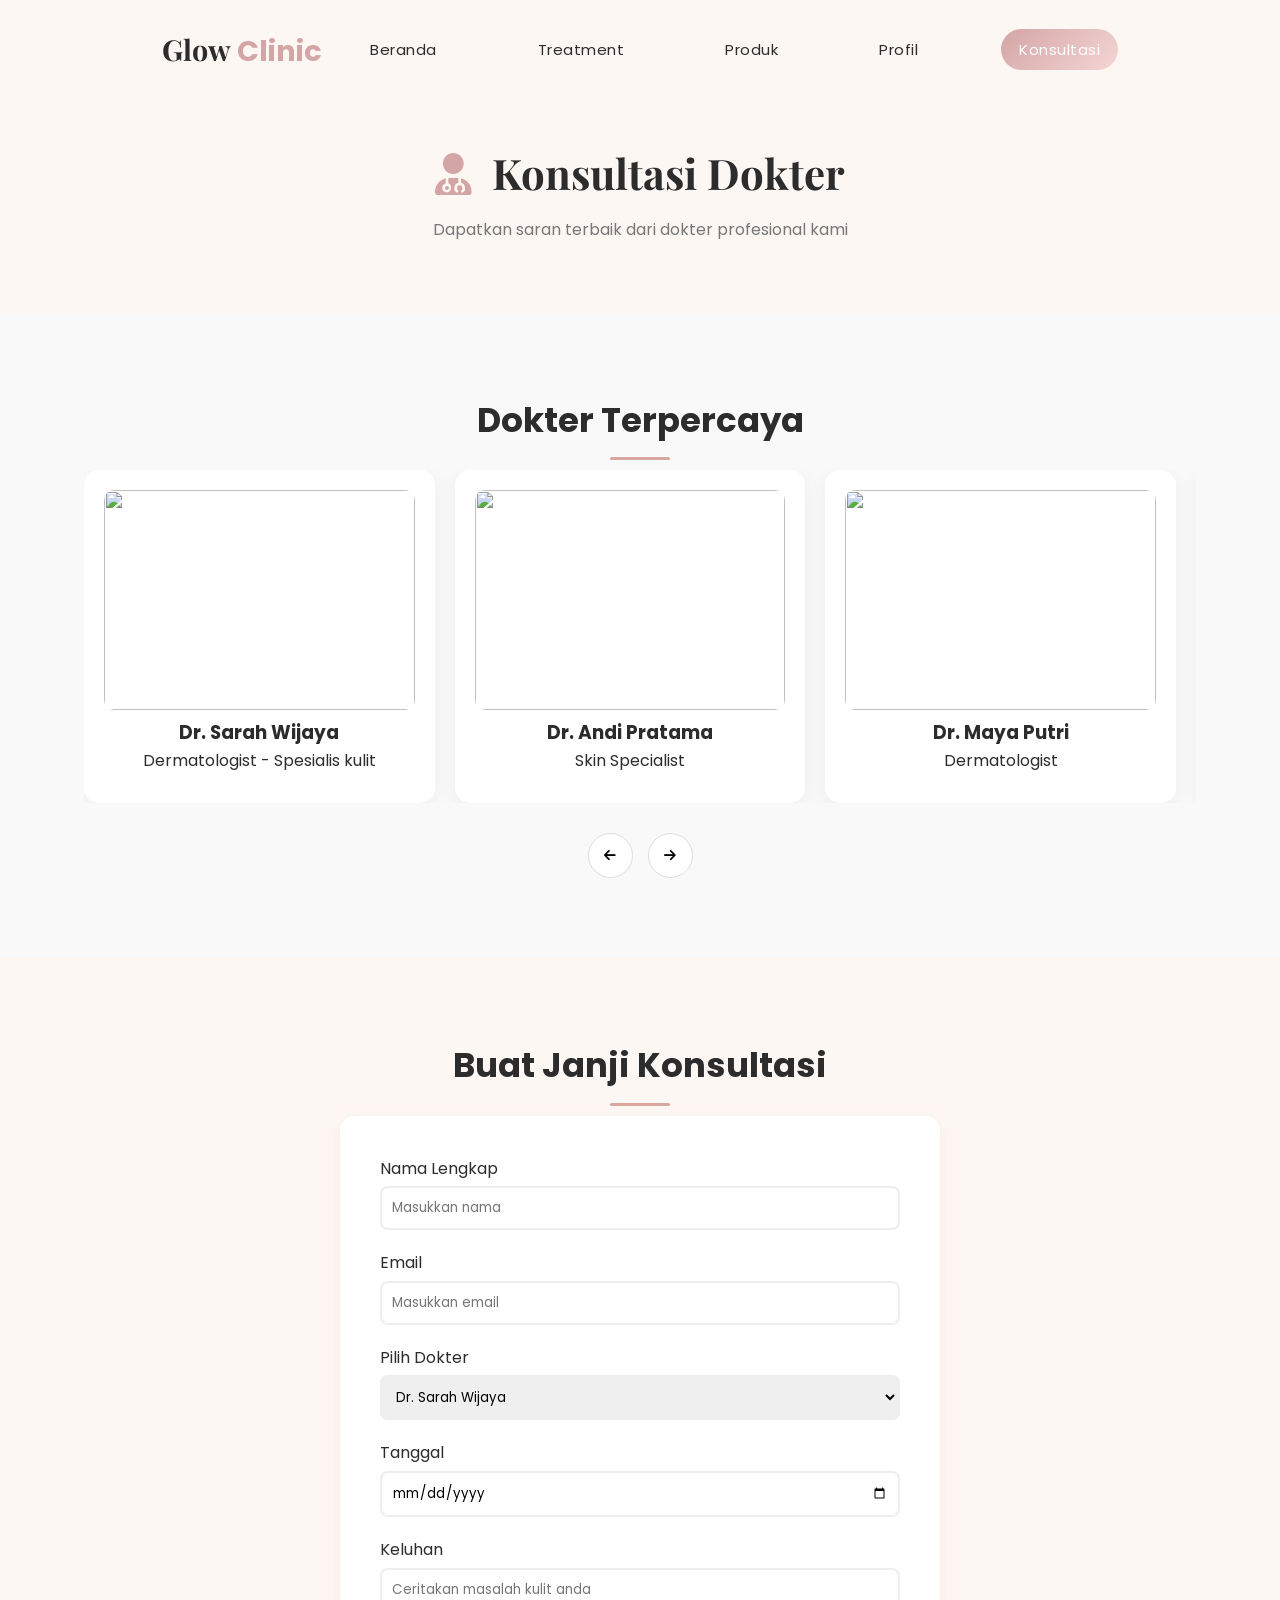
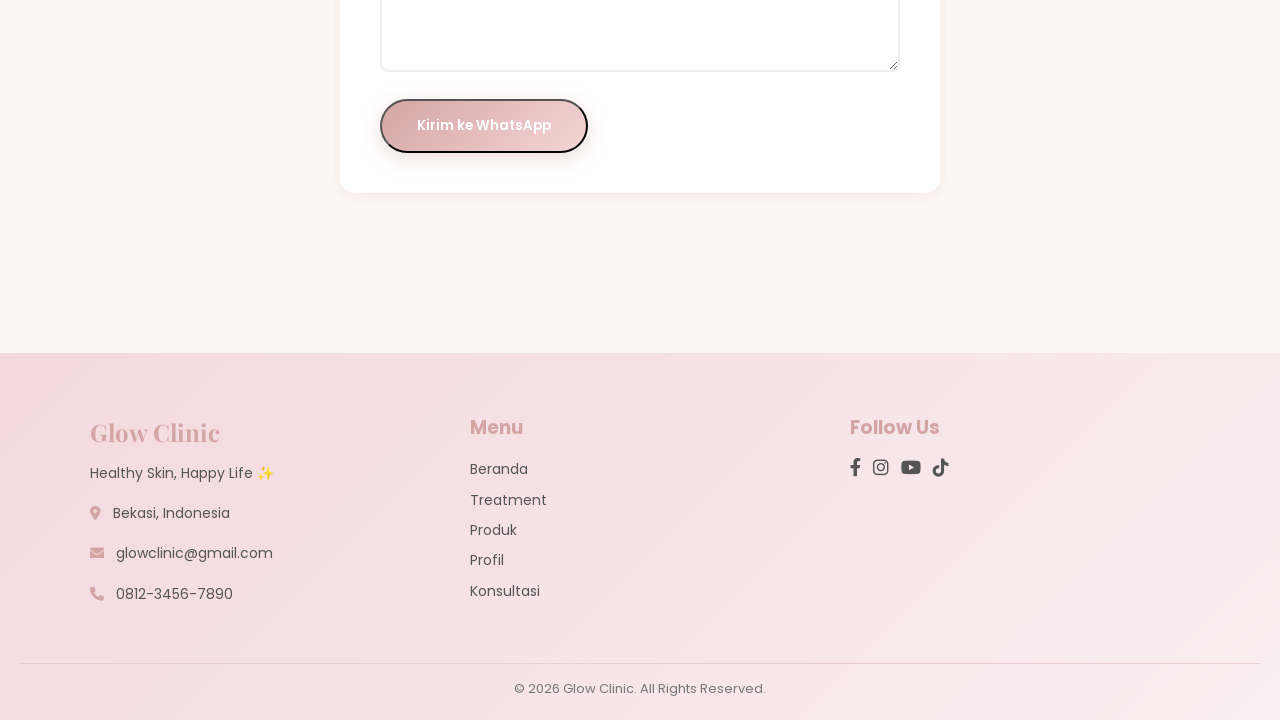
==== commit dabe9baa: "edit konsultasi, beranda, footer,warna background" ====
--- a/konsultasi.html
+++ b/konsultasi.html
@@ -1,46 +1,203 @@
 <!DOCTYPE html>
 <html lang="id">
 <head>
-    <meta charset="UTF-8">
-    <meta name="viewport" content="width=device-width, initial-scale=1.0">
-    <title>Glow Clinic - Konsultasi Dokter</title>
-    <!-- Font Awesome untuk Ikon -->
-    <link rel="stylesheet" href="https://cdnjs.cloudflare.com/ajax/libs/font-awesome/6.0.0/css/all.min.css">
-    <!-- CSS Utama -->
-    <link rel="stylesheet" href="css/style.css">
-    <!-- FONT AESTETIC -->
-     <link href="https://fonts.googleapis.com/css2?family=Playfair+Display:wght@500;600;700&family=Poppins:wght@300;400;500;600&display=swap" rel="stylesheet">
+<meta charset="UTF-8">
+<meta name="viewport" content="width=device-width, initial-scale=1.0">
+<title>Glow Clinic - Konsultasi Dokter</title>
+
+<link rel="stylesheet" href="https://cdnjs.cloudflare.com/ajax/libs/font-awesome/6.0.0/css/all.min.css">
+<link rel="stylesheet" href="css/style.css">
+<link href="https://fonts.googleapis.com/css2?family=Playfair+Display&family=Poppins&display=swap" rel="stylesheet">
+
 </head>
 <body>
 
-    <!-- 1. CONTAINER NAVBAR -->
-    <div id="navbar-container"></div>
-
-    <!-- 2. HERO SECTION UNTUK KONTAK -->
-    <section class="hero" style="height: 50vh;">
-        <div class="hero-content">
-            <h1><i class="fas fa-user-md"></i> Konsultasi Dokter</h1>
-            <p>Hubungi dokter kami untuk konsultasi kulit gratis.</p>
-            <a href="#bookingForm" class="btn-primary">
-                <i class="fas fa-calendar-check"></i> Buat Janji Temu
-            </a>
-        </div>
+<div id="navbar-container"></div>
+
+<!-- HERO -->
+<section class="hero-page">
+  <div class="container">
+    <h1><i class="fas fa-user-md"></i> Konsultasi Dokter</h1>
+    <p>Dapatkan saran terbaik dari dokter profesional kami</p>
+  </div>
+</section>
+
+<!-- DOKTER -->
+<section class="section-padding bg-light">
+      <div class="container">
+        <h2 class="section-title">Dokter Terpercaya</h2>
+
+        <!-- SLIDER -->
+        <div class="doctor-slider" id="doctorSlider">
+          <!-- CARD -->
+          <div class="doctor-card">
+            <img
+              src="https://images.unsplash.com/photo-1612349317150-e413f6a5b16d?w=600"
+            />
+            <h3>Dr. Sarah Wijaya</h3>
+            <p>Dermatologist - Spesialis kulit</p>
+          </div>
+
+          <div class="doctor-card">
+            <img
+              src="https://images.unsplash.com/photo-1594824476967-48c8b964273f?w=600"
+            />
+            <h3>Dr. Andi Pratama</h3>
+            <p>Skin Specialist</p>
+          </div>
+
+          <div class="doctor-card">
+            <img
+              src="https://images.unsplash.com/photo-1559839734-2b71ea197ec2?w=600"
+            />
+            <h3>Dr. Maya Putri</h3>
+            <p>Dermatologist</p>
+          </div>
+
+          <div class="doctor-card">
+            <img
+              src="https://images.unsplash.com/photo-1622253692010-333f2da6031d?w=600"
+            />
+            <h3>Dr. Kevin Hartono</h3>
+            <p>Skin Care Expert</p>
+          </div>
+
+          <div class="doctor-card">
+            <img
+              src="https://images.unsplash.com/photo-1607746882042-944635dfe10e?w=600"
+            />
+            <h3>Dr. Lina Sari</h3>
+            <p>Dermatology Specialist</p>
+          </div>
+        </div>
+
+        <!-- BUTTON DI BAWAH -->
+        <div class="slider-controls">
+          <button id="prevBtn"><i class="fas fa-arrow-left"></i></button>
+          <button id="nextBtn"><i class="fas fa-arrow-right"></i></button>
+        </div>
+      </div>
     </section>
 
-    <!-- 3. SECTION KONTAK INFO -->
-    <section class="section-padding">
-        <div class="container">
-            <h2 class="section-title">Dokter kita</h2>
-            <div class="contact-info">
-                <div class="contact-item">
-                    <i class="fas fa-map-marker-alt"></i>
-                    <h3>Alamat Klinik</h3>
-                    <p>Jl. Kecantikan No. 12 </p>
-                </div>
-            </div>
-        </div>
-    </section>
-    <script src="/js/navbar.js"></script>
-    <script src="js/footer.js"></script>
+<!-- FORM BOOKING -->
+<section class="section-padding">
+  <div class="container">
+    <h2 class="section-title">Buat Janji Konsultasi</h2>
+
+    <div class="form-container">
+      <form>
+        <div class="form-group">
+          <label>Nama Lengkap</label>
+          <input type="text" placeholder="Masukkan nama">
+        </div>
+
+        <div class="form-group">
+          <label>Email</label>
+          <input type="email" placeholder="Masukkan email">
+        </div>
+
+        <div class="form-group">
+          <label>Pilih Dokter</label>
+          <select>
+            <option>Dr. Sarah Wijaya</option>
+            <option>Dr. Kevin Wijaya</option>
+            <option>Dr. Sinta Lestari</option>
+          </select>
+        </div>
+
+        <div class="form-group">
+          <label>Tanggal</label>
+          <input type="date">
+        </div>
+
+        <div class="form-group">
+          <label>Keluhan</label>
+          <textarea rows="4" placeholder="Ceritakan masalah kulit anda"></textarea>
+        </div>
+
+        <button type="button" class="btn-primary" onclick="kirimWA()">
+        Kirim ke WhatsApp
+        </button>
+      </form>
+    </div>
+
+  </div>
+</section>
+
+<!-- FOOTER (PAKAI HTML LANGSUNG, JANGAN JS) -->
+<footer class="footer">
+  <div class="footer-container">
+
+    <!-- KIRI -->
+    <div class="footer-col">
+      <h2 class="logo">Glow Clinic</h2>
+      <p class="tagline">Healthy Skin, Happy Life ✨</p>
+
+      <div class="footer-info">
+        <p><i class="fas fa-map-marker-alt"></i> Bekasi, Indonesia</p>
+        <p><i class="fas fa-envelope"></i> glowclinic@gmail.com</p>
+        <p><i class="fas fa-phone"></i> 0812-3456-7890</p>
+      </div>
+    </div>
+
+    <!-- TENGAH -->
+    <div class="footer-col">
+      <h3>Menu</h3>
+
+      <div class="footer-menu">
+        <a href="index.html">Beranda</a>
+        <a href="treatment.html">Treatment</a>
+        <a href="produk.html">Produk</a>
+        <a href="profil.html">Profil</a>
+        <a href="konsultasi.html">Konsultasi</a>
+      </div>
+    </div>
+
+    <!-- KANAN -->
+    <div class="footer-col">
+      <h3>Follow Us</h3>
+
+      <div class="social-icons">
+        <a href="#"><i class="fab fa-facebook-f"></i></a>
+        <a href="#"><i class="fab fa-instagram"></i></a>
+        <a href="#"><i class="fab fa-youtube"></i></a>
+        <a href="#"><i class="fab fa-tiktok"></i></a>
+      </div>
+    </div>
+
+  </div>
+
+  <!-- BAWAH -->
+  <div class="footer-bottom">
+    © 2026 Glow Clinic. All Rights Reserved.
+  </div>
+</footer>
+
+<script src="/js/navbar.js"></script>
+<script>
+function kirimWA() {
+  // Ambil data form
+  var nama = document.querySelector('input[type="text"]').value;
+  var email = document.querySelector('input[type="email"]').value;
+  var dokter = document.querySelector('select').value;
+  var tanggal = document.querySelector('input[type="date"]').value;
+  var keluhan = document.querySelector('textarea').value;
+
+  // Nomor WA kamu (WAJIB ganti)
+  var noWA = "6281315099780";
+
+  // Format pesan
+  var pesan = `Halo Glow Clinic,%0A%0A
+Nama: ${nama}%0A
+Email: ${email}%0A
+Dokter: ${dokter}%0A
+Tanggal: ${tanggal}%0A
+Keluhan: ${keluhan}%0A%0A
+Saya ingin konsultasi.`;
+
+  // Buka WhatsApp
+  window.open(`https://wa.me/${noWA}?text=${pesan}`, '_blank');
+}
+</script>
 </body>
 </html>
--- a/css/style.css
+++ b/css/style.css
@@ -6,496 +6,510 @@
 1. RESET & FONT
 ============================================ */
 
-*{
-margin:0;
-padding:0;
-box-sizing:border-box;
-font-family:'Poppins', sans-serif;
-}
-
-:root{
---primary:#d4a5a5;
---primary-dark:#b88686;
---dark:#2c2c2c;
---text:#555;
---light:#faf9f9;
---white:#ffffff;
-
---shadow:0 4px 15px rgba(212,165,165,0.15);
---shadow-hover:0 8px 25px rgba(212,165,165,0.25);
-
---gradient:linear-gradient(135deg,#d4a5a5 0%,#f5d5d5 100%);
---transition:all 0.3s ease;
-}
-
-body{
-line-height:1.6;
-color:var(--dark);
-background:var(--light);
-}
-
-.container{
-max-width:1200px;
-margin:auto;
-padding:0 20px;
+/* BIAR WEBSITE KELIATAN LEBIH SMOOTH SAAT DI SCROLL */
+html {
+  scroll-behavior: smooth;
+}
+
+* {
+  margin: 0;
+  padding: 0;
+  box-sizing: border-box;
+  font-family: "Poppins", sans-serif;
+}
+
+:root {
+  --primary: #d4a5a5;
+  --primary-dark: #b88686;
+  --dark: #2c2c2c;
+  --text: #555;
+  --light: #faf9f9;
+  --white: #ffffff;
+
+  --shadow: 0 4px 15px rgba(212, 165, 165, 0.15);
+  --shadow-hover: 0 8px 25px rgba(212, 165, 165, 0.25);
+
+  --gradient: linear-gradient(135deg, #d4a5a5 0%, #f5d5d5 100%);
+  --transition: all 0.3s ease;
+}
+
+body {
+  line-height: 1.6;
+  color: var(--dark);
+  background:#fdf7f4; ;
+}
+
+.container {
+  max-width: 1200px;
+  margin: auto;
+  padding: 0 20px;
 }
 
 /* ============================================
 2. NAVBAR
 ============================================ */
 
-header{
-background:var(--white);
-position:sticky;
-top:0;
-z-index:1000;
-box-shadow:0 2px 20px rgba(0,0,0,0.08);
-}
-
-header .container{
-display:flex;
-justify-content:space-between;
-align-items:center;
-height:70px;
-}
-
-.logo h2{
-font-family:'Playfair Display', serif;
-font-size:1.8rem;
-}
-
-.logo span{
-color:var(--primary);
-}
-
-.nav-links{
-display:flex;
-list-style:none;
-gap:10px;
-align-items:center;
-}
-
-.nav-links a{
-text-decoration:none;
-color:var(--dark);
-padding:10px 18px;
-border-radius:25px;
-transition:var(--transition);
-}
-
-.nav-links a:hover{
-background:var(--light);
-color:var(--primary);
-}
-
-.btn-nav{
-background:var(--gradient);
-color:white !important;
-padding:10px 25px;
-border-radius:25px;
+header {
+  background: var(--white);
+  position: sticky;
+  top: 0;
+  z-index: 1000;
+  box-shadow: 0 2px 20px rgba(0, 0, 0, 0.08);
+}
+
+header .container {
+  display: flex;
+  justify-content: space-between;
+  align-items: center;
+  height: 70px;
+  padding: 0 60px;
+}
+
+.logo h2 {
+  font-family: "Playfair Display", serif;
+  font-size: 1.8rem;
+}
+
+.logo span {
+  color: var(--primary);
+}
+
+.nav-links {
+  display: flex;
+  list-style: none;
+  gap: 35px;
+  align-items: center;
+}
+
+/* for the nav menu */
+.nav-links a {
+  font-size: 15px;
+  letter-spacing: 0.5px;
+  text-decoration: none;
+  margin-left: 30px;
+  color: var(--dark);
+  padding: 10px 18px;
+  border-radius: 25px;
+  transition: var(--transition);
+}
+
+.nav-links a:hover {
+  background: var(--light);
+  color: var(--primary);
+}
+
+.btn-nav {
+  background: var(--gradient);
+  color: white !important;
+  padding: 10px 25px;
+  border-radius: 25px;
 }
 
 /* ============================================
 3. BURGER MENU
 ============================================ */
 
-.burger{
-display:none;
-flex-direction:column;
-cursor:pointer;
-gap:5px;
-}
-
-.burger div{
-width:25px;
-height:3px;
-background:var(--dark);
-border-radius:3px;
+.burger {
+  display: none;
+  flex-direction: column;
+  cursor: pointer;
+  gap: 5px;
+}
+
+.burger div {
+  width: 25px;
+  height: 3px;
+  background: var(--dark);
+  border-radius: 3px;
 }
 
 /* ============================================
 4. HERO SECTION
 ============================================ */
-
-.hero{
-background:
-linear-gradient(rgba(44,44,44,0.8),rgba(44,44,44,0.6)),
-url('https://images.unsplash.com/photo-1570172619644-dfd03ed5d881?w=1920');
-background-size:cover;
-background-position:center;
-min-height:80vh;
-
-display:flex;
-align-items:center;
-justify-content:center;
-
-text-align:center;
-color:white;
-}
-
-.hero-content{
-max-width:800px;
-padding:20px;
-}
-
-/* HERO TAGLINE */
-
-.hero-tagline{
-display:inline-block;
-background:rgba(255,255,255,0.15);
-padding:8px 18px;
-border-radius:20px;
-font-size:14px;
-margin-bottom:15px;
-backdrop-filter:blur(4px);
-}
-
-/* HERO TITLE */
-
-.hero-content h1{
-font-family:'Playfair Display', serif;
-font-size:3.5rem;
-margin-bottom:20px;
-letter-spacing:1px;
-}
-
-/* HERO TEXT */
-
-.hero-content p{
-font-size:1.2rem;
-margin-bottom:20px;
-}
-
-.hero-sub{
-opacity:0.9;
+.hero-full {
+  position: relative;
+  height: 100vh;
+
+  /* GAMBAR KAMU */
+  background: url("https://i.pinimg.com/1200x/0a/00/ae/0a00aeeb7edf7805478770b0df088bd3.jpg")
+    center/cover no-repeat;
+
+  display: flex;
+  align-items: flex-end;
+  padding: 80px;
+  color: white;
+}
+
+/* OVERLAY COKLAT */
+.hero-overlay {
+  position: absolute;
+  inset: 0;
+  background: linear-gradient(
+    to top,
+    rgba(44, 30, 25, 0.8),
+    /* COKLAT GELAP */ rgba(44, 30, 25, 0.3)
+  );
+}
+
+/* TEXT */
+.hero-content-full {
+  position: relative;
+  z-index: 2;
+}
+
+.hero-small {
+  font-size: 14px;
+  opacity: 0.8;
+  margin-bottom: 10px;
+}
+
+.hero-link {
+  display: inline-block;
+  margin-bottom: 20px;
+  color: white;
+  border-bottom: 1px solid white;
+}
+
+.hero-big {
+  font-family: "Playfair Display", serif;
+  font-size: 80px;
+}
+
+/* navbar transparent */
+header {
+  position: absolute;
+  top: 0;
+  width: 100%;
+  padding: 15px 5%;
+  display: flex;
+  justify-content: space-between;
+  align-items: center;
+
+  background: transparent !important;
+  box-shadow: none !important;
 }
 
 /* BUTTON */
 
-.btn-primary{
-display:inline-block;
-background:var(--gradient);
-color:white;
-padding:15px 35px;
-border-radius:50px;
-text-decoration:none;
-font-weight:600;
-transition:var(--transition);
-box-shadow:0 5px 20px rgba(212,165,165,0.4);
-}
-
-.btn-primary:hover{
-transform:translateY(-4px);
-box-shadow:0 10px 30px rgba(212,165,165,0.5);
+.btn-primary {
+  display: inline-block;
+  background: var(--gradient);
+  color: white;
+  padding: 15px 35px;
+  border-radius: 50px;
+  text-decoration: none;
+  font-weight: 600;
+  transition: var(--transition);
+  box-shadow: 0 5px 20px rgba(212, 165, 165, 0.4);
+}
+
+.btn-primary:hover {
+  transform: translateY(-4px);
+  box-shadow: 0 10px 30px rgba(212, 165, 165, 0.5);
 }
 
 /* ============================================
 5. SECTION UMUM
 ============================================ */
 
-.section-padding{
-padding:80px 0;
-}
-
-.section-title{
-text-align:center;
-margin-bottom:50px;
-font-size:2.4rem;
-font-family:'Playfair Display', serif;
-}
-
-.section-title::after{
-content:'';
-display:block;
-width:60px;
-height:4px;
-background:var(--gradient);
-margin:10px auto;
-border-radius:10px;
-}
-
-.bg-light{
-background:var(--light);
+.section-padding {
+  padding: 80px 5%;
+}
+}
+
+.section-title {
+  text-align: center;
+  margin-bottom: 50px;
+  font-size: 2.4rem;
+  font-family: "Playfair Display", serif;
+}
+
+.section-title::after {
+  content: "";
+  display: block;
+  width: 60px;
+  height: 4px;
+  background: var(--gradient);
+  margin: 10px auto;
+  border-radius: 10px;
+}
+
+.bg-light {
+  background: var(--light);
 }
 
 /* ============================================
 6. TREATMENT CARD
 ============================================ */
 
-.grid-treatment{
-display:grid;
-grid-template-columns:repeat(auto-fit,minmax(300px,1fr));
-gap:30px;
-}
-
-.card{
-background:white;
-border-radius:15px;
-overflow:hidden;
-box-shadow:var(--shadow);
-transition:var(--transition);
-}
-
-.card:hover{
-transform:translateY(-8px);
-box-shadow:var(--shadow-hover);
-}
-
-.card img{
-width:100%;
-height:220px;
-object-fit:cover;
-}
-
-.card-content{
-padding:25px;
-}
-
-.price{
-display:block;
-text-align:center;
-background:var(--light);
-padding:10px;
-border-radius:20px;
-color:var(--primary);
-font-weight:bold;
+.grid-treatment {
+  display: grid;
+  grid-template-columns: repeat(auto-fit, minmax(300px, 1fr));
+  gap: 30px;
+}
+
+.card {
+  background: white;
+  border-radius: 15px;
+  overflow: hidden;
+  box-shadow: var(--shadow);
+  transition: var(--transition);
+}
+
+.card:hover {
+  transform: translateY(-8px);
+  box-shadow: var(--shadow-hover);
+}
+
+.card img {
+  width: 100%;
+  height: 220px;
+  object-fit: cover;
+}
+
+.card-content {
+  padding: 25px;
+}
+
+.price {
+  display: block;
+  text-align: center;
+  background: var(--light);
+  padding: 10px;
+  border-radius: 20px;
+  color: var(--primary);
+  font-weight: bold;
 }
 
 /* ============================================
 7. PRODUCT CARD
 ============================================ */
 
-.grid-produk{
-display:grid;
-grid-template-columns:repeat(auto-fit,minmax(250px,1fr));
-gap:25px;
-}
-
-.product-card{
-background:white;
-padding:25px;
-border-radius:15px;
-text-align:center;
-box-shadow:var(--shadow);
-transition:var(--transition);
-}
-
-.product-card:hover{
-transform:translateY(-5px);
-box-shadow:var(--shadow-hover);
-}
-
-.product-card img{
-width:150px;
-height:150px;
-object-fit:cover;
-margin-bottom:10px;
-}
-
-.price-row{
-display:flex;
-justify-content:space-between;
-align-items:center;
-margin-top:10px;
-}
-
-.btn-buy{
-background:var(--gradient);
-border:none;
-color:white;
-padding:8px 15px;
-border-radius:20px;
-cursor:pointer;
+.grid-produk {
+  display: grid;
+  grid-template-columns: repeat(auto-fit, minmax(250px, 1fr));
+  gap: 25px;
+}
+
+.product-card {
+  background: white;
+  padding: 25px;
+  border-radius: 15px;
+  text-align: center;
+  box-shadow: var(--shadow);
+  transition: var(--transition);
+}
+
+.product-card:hover {
+  transform: translateY(-5px);
+  box-shadow: var(--shadow-hover);
+}
+
+.product-card img {
+  width: 150px;
+  height: 150px;
+  object-fit: cover;
+  margin-bottom: 10px;
+}
+
+.price-row {
+  display: flex;
+  justify-content: space-between;
+  align-items: center;
+  margin-top: 10px;
+}
+
+.btn-buy {
+  background: var(--gradient);
+  border: none;
+  color: white;
+  padding: 8px 15px;
+  border-radius: 20px;
+  cursor: pointer;
 }
 
 /* ============================================
 8. TESTIMONI
 ============================================ */
 
-.testimonial-container{
-display:grid;
-grid-template-columns:repeat(auto-fit,minmax(250px,1fr));
-gap:25px;
-margin-top:30px;
-}
-
-.testimonial-card{
-background:white;
-padding:25px;
-border-radius:12px;
-box-shadow:var(--shadow);
-text-align:center;
-transition:var(--transition);
-}
-
-.testimonial-card:hover{
-transform:translateY(-5px);
-box-shadow:var(--shadow-hover);
-}
-
-.stars{
-color:gold;
-margin-bottom:10px;
-font-size:18px;
+.testimonial-container {
+  display: grid;
+  grid-template-columns: repeat(auto-fit, minmax(250px, 1fr));
+  gap: 25px;
+  margin-top: 30px;
+}
+
+.testimonial-card {
+  background: white;
+  padding: 25px;
+  border-radius: 12px;
+  box-shadow: var(--shadow);
+  text-align: center;
+  transition: var(--transition);
+}
+
+.testimonial-card:hover {
+  transform: translateY(-5px);
+  box-shadow: var(--shadow-hover);
+}
+
+.stars {
+  color: gold;
+  margin-bottom: 10px;
+  font-size: 18px;
 }
 
 /* ============================================
 9. FORM
 ============================================ */
 
-.form-container{
-max-width:600px;
-margin:auto;
-background:white;
-padding:40px;
-border-radius:15px;
-box-shadow:var(--shadow);
-}
-
-.form-group{
-margin-bottom:20px;
-}
-
-.form-group label{
-display:block;
-margin-bottom:5px;
+.form-container {
+  max-width: 600px;
+  margin: auto;
+  background: white;
+  padding: 40px;
+  border-radius: 15px;
+  box-shadow: var(--shadow);
+}
+
+.form-group {
+  margin-bottom: 20px;
+}
+
+.form-group label {
+  display: block;
+  margin-bottom: 5px;
 }
 
 .form-group input,
-.form-group textarea{
-width:100%;
-padding:10px;
-border:2px solid #eee;
-border-radius:8px;
+.form-group textarea {
+  width: 100%;
+  padding: 10px;
+  border: 2px solid #eee;
+  border-radius: 8px;
 }
 
 /* ============================================
 10. DROPDOWN MENU
 ============================================ */
 
-.dropdown{
-position:relative;
-}
-
-.dropdown-menu{
-display:none;
-position:absolute;
-top:100%;
-left:0;
-background:white;
-list-style:none;
-min-width:180px;
-border-radius:8px;
-box-shadow:0 5px 15px rgba(0,0,0,0.1);
-}
-
-.dropdown-menu li a{
-display:block;
-padding:10px 20px;
-text-decoration:none;
-color:var(--text);
-}
-
-.dropdown:hover .dropdown-menu{
-display:block;
-}
-
+.dropdown {
+  position: relative;
+}
+
+.dropdown-menu {
+  display: none;
+  position: absolute;
+  top: 100%;
+  left: 0;
+  background: white;
+  list-style: none;
+  min-width: 180px;
+  border-radius: 8px;
+  box-shadow: 0 5px 15px rgba(0, 0, 0, 0.1);
+}
+
+.dropdown-menu li a {
+  display: block;
+  padding: 10px 20px;
+  text-decoration: none;
+  color: var(--text);
+}
+
+.dropdown:hover .dropdown-menu {
+  display: block;
+}
+
+anslateY(-10px);
+  box-shadow: var(--shadow-hover);
+
+
+/* ICON  */
+.why-card i {
+  font-size: 40px;
+  color: var(--primary);
+  margin-bottom: 15px;
+}
+
+/* TITLE */
+.why-card h3 {
+  font-size: 1.2rem;
+  margin-bottom: 10px;
+}
+
+/* TEXT  */
+.why-card p {
+  color: var(--text);
+  font-size: 0, 95rem;
+}
+
+/* TOP LINE EFFECT */
+.why-card::before {
+  content: "";
+  position: absolute;
+  top: 0;
+  left: 0;
+  width: 100%;
+  height: 4px;
+  background: var(--gradient);
+}
 /* ============================================
 11. FOOTER
 ============================================ */
 
-footer{
-background:var(--dark);
-color:white;
-text-align:center;
-padding:20px;
+footer {
+  background: var(--dark);
+  color: white;
+  text-align: center;
+  padding: 20px;
 }
 
 /* ============================================
 12. RESPONSIVE
 ============================================ */
 
-@media(max-width:768px){
-
-.nav-links{
-position:absolute;
-right:0;
-top:70px;
-background:white;
-flex-direction:column;
-width:100%;
-transform:translateX(100%);
-transition:0.3s;
-}
-
-.nav-links.active{
-transform:translateX(0);
-}
-
-.burger{
-display:flex;
-}
-
-.hero-content h1{
-font-size:2rem;
-}
-
+@media (max-width: 768px) {
+  .nav-links {
+    position: absolute;
+    right: 0;
+    top: 70px;
+    background: white;
+    flex-direction: column;
+    width: 100%;
+    transform: translateX(100%);
+    transition: 0.3s;
+  }
+
+  .nav-links.active {
+    transform: translateX(0);
+  }
+
+  .burger {
+    display: flex;
+  }
+
+  .hero-content h1 {
+    font-size: 2rem;
+  }
 }
 
 /* WHY US CARD  */
 
-.why-grid{
-    display: grid;
-    grid-template-columns: repeat(auto-fit, minmax(250px, 1fr));
-    gap: 30px;
-}
-
-.why-card{
-    background: var(--white);
-    padding: 30px;
-    border-radius: 20px;
-    text-align: center;
-    box-shadow: var(--shadow);
-    transition: var(--transition);
-    position: relative;
-    overflow: hidden;
-}
-
-.why-card:hover{
-    transform: translateY(-10px);
-    box-shadow: var(--shadow-hover);
-
-}
-
-/* ICON  */
-.why-card i {
-    font-size: 40px;
-    color: var(--primary);
-    margin-bottom: 15px;
-
-}
-
-/* TITLE */
-.why-card h3 {
-font-size: 1.2rem;
-margin-bottom: 10px;
-}
-
-/* TEXT  */
-.why-card p{
-    color: var(--text);
-    font-size: 0,95rem;
-}
-
-/* TOP LINE EFFECT */
-.why-card::before {
-    content: "";
-    position: absolute;
-    top: 0;
-    left: 0;
-    width: 100%;
-    height: 4px;
-    background: var(--gradient);
+.why-grid {
+  display: grid;
+  grid-template-columns: repeat(auto-fit, minmax(250px, 1fr));
+  gap: 30px;
+}
+
+.why-card {
+  background: var(--white);
+  padding: 30px;
+  border-radius: 20px;
+  text-align: center;
+  box-shadow: var(--shadow);
+  transition: var(--transition);
+  position: relative;
+  overflow: hidden;
 }
 
 /* REMOVE UNDERLINE FROM LINKS IN TREATMENT POST */
@@ -631,87 +645,87 @@
 
 /* ABOUT */
 .about-clinic {
-    text-align: center;
-    max-width: 700px;
-    margin: auto;
-    margin-bottom: 40px;
-    color: #555;
+  text-align: center;
+  max-width: 700px;
+  margin: auto;
+  margin-bottom: 40px;
+  color: #555;
 }
 
 /* GRID PROFIL */
 .profile-grid {
-    display: flex;
-    gap: 25px;
-    justify-content: center;
-    flex-wrap: wrap;
+  display: flex;
+  gap: 25px;
+  justify-content: center;
+  flex-wrap: wrap;
 }
 
 /* CARD */
 .profile-card {
-    background: #fff;
-    padding: 25px;
-    width: 280px;
-    border-radius: 10px;
-    box-shadow: 0 5px 15px rgba(0,0,0,0.08);
+  background: #fff;
+  padding: 25px;
+  width: 280px;
+  border-radius: 10px;
+  box-shadow: 0 5px 15px rgba(0, 0, 0, 0.08);
 }
 
 .profile-card h3 {
-    color: #d4a5a5;
-    margin-bottom: 10px;
+  color: #d4a5a5;
+  margin-bottom: 10px;
 }
 
 .profile-card ul {
-    padding-left: 18px;
+  padding-left: 18px;
 }
 
 /* CONTACT INFO */
 .contact-info {
-    display: flex;
-    justify-content: center;
-    gap: 30px;
-    flex-wrap: wrap;
+  display: flex;
+  justify-content: center;
+  gap: 30px;
+  flex-wrap: wrap;
 }
 
 .contact-item {
-    background: #fff;
-    padding: 25px;
-    width: 250px;
-    text-align: center;
-    border-radius: 10px;
-    box-shadow: 0 5px 15px rgba(0,0,0,0.08);
+  background: #fff;
+  padding: 25px;
+  width: 250px;
+  text-align: center;
+  border-radius: 10px;
+  box-shadow: 0 5px 15px rgba(0, 0, 0, 0.08);
 }
 
 .contact-item i {
-    font-size: 30px;
-    color: #d4a5a5;
-    margin-bottom: 10px;
+  font-size: 30px;
+  color: #d4a5a5;
+  margin-bottom: 10px;
 }
 
 /* MAP */
 .map-container iframe {
-    border-radius: 10px;
+  border-radius: 10px;
 }
 
 /* SOCIAL MEDIA */
 .social-media {
-    text-align: center;
+  text-align: center;
 }
 
 .social-btn {
-    display: inline-block;
-    margin: 10px;
-    padding: 10px 20px;
-    background: #d4a5a5;
-    color: white;
-    border-radius: 5px;
-    text-decoration: none;
+  display: inline-block;
+  margin: 10px;
+  padding: 10px 20px;
+  background: #d4a5a5;
+  color: white;
+  border-radius: 5px;
+  text-decoration: none;
 }
 .social-btn.wa {
-    background: #b88686;
+  background: #b88686;
 }
 
 .social-btn:hover {
-    background: #b88686;
+  background: #b88686;
 }
 
 /* TOMBOL WHATSAPP MELAYANG */
@@ -719,242 +733,256 @@
   position: fixed;
   bottom: 20px;
   right: 20px;
-  background: #25D366;
+  background: #25d366;
   color: white;
-  font-size: 25px;
-  padding: 15px;
-  border-radius: 50%;
+
+  width: 60px;
+  height: 60px;
+
+  display: flex;
+  justify-content: center;
+  align-items: center;
+
+  font-size: 28px;
+
+  border-radius: 50%; /* INI KUNCINYA */
+  box-shadow: 0 4px 10px rgba(0, 0, 0, 0.2);
+}
+
+.wa-float:hover {
+  transform: scale(1.1);
+  background: #1ebe5d;
 }
 
 /* GALERI */
 .gallery-grid {
-    display: grid;
-    grid-template-columns: repeat(auto-fit, minmax(250px, 1fr));
-    gap: 15px;
+  display: grid;
+  grid-template-columns: repeat(auto-fit, minmax(250px, 1fr));
+  gap: 15px;
 }
 
 .gallery-grid img {
-    width: 100%;
-    height: 220px;
-    object-fit: cover;
-    border-radius: 12px;
-    cursor: pointer;
-    transition: 0.4s;
+  width: 100%;
+  height: 220px;
+  object-fit: cover;
+  border-radius: 12px;
+  cursor: pointer;
+  transition: 0.4s;
 }
 
 /* HOVER EFFECT */
 .gallery-grid img:hover {
-    transform: scale(1.05);
-    filter: brightness(0.7);
+  transform: scale(1.05);
+  filter: brightness(0.7);
 }
 
 /* MODAL */
 .modal {
-    display: none;
-    position: fixed;
-    z-index: 999;
-    padding-top: 50px;
-    left: 0;
-    top: 0;
-    width: 100%;
-    height: 100%;
-    background-color: rgba(0,0,0,0.9);
+  display: none;
+  position: fixed;
+  z-index: 999;
+  padding-top: 50px;
+  left: 0;
+  top: 0;
+  width: 100%;
+  height: 100%;
+  background-color: rgba(0, 0, 0, 0.9);
 }
 
 .modal-content {
-    display: block;
-    margin: auto;
-    max-width: 80%;
-    border-radius: 10px;
+  display: block;
+  margin: auto;
+  max-width: 80%;
+  border-radius: 10px;
 }
 
 .close {
-    position: absolute;
-    top: 20px;
-    right: 40px;
-    color: white;
-    font-size: 40px;
-    cursor: pointer;
+  position: absolute;
+  top: 20px;
+  right: 40px;
+  color: white;
+  font-size: 40px;
+  cursor: pointer;
 }
 
 /* SLIDER */
 .gallery-slider {
-    display: flex;
-    overflow-x: auto;
-    gap: 15px;
-    scroll-behavior: smooth;
-    padding-bottom: 10px;
+  display: flex;
+  overflow-x: auto;
+  gap: 15px;
+  scroll-behavior: smooth;
+  padding-bottom: 10px;
 }
 
 /* HILANGIN SCROLLBAR (BIAR CLEAN) */
 .gallery-slider::-webkit-scrollbar {
-    display: none;
+  display: none;
 }
 
 /* ITEM GAMBAR */
 .gallery-slider img {
-    min-width: 250px;
-    height: 200px;
-    object-fit: cover;
-    border-radius: 12px;
-    flex-shrink: 0;
-    cursor: pointer;
-    transition: 0.3s;
+  min-width: 250px;
+  height: 200px;
+  object-fit: cover;
+  border-radius: 12px;
+  flex-shrink: 0;
+  cursor: pointer;
+  transition: 0.3s;
 }
 
 /* HOVER */
 .gallery-slider img:hover {
-    transform: scale(1.05);
+  transform: scale(1.05);
 }
 
 /* BREADCRUMB BUAT PRODUK  */
 
 .breadcrumb {
-    font-size: 14px;
-    margin-bottom: 15px;
-    color: #999;
+  font-size: 14px;
+  margin-bottom: 15px;
+  color: #999;
 }
 
 .breadcrumb a {
-    color: #d4a5a5;
-    text-decoration: none;
+  color: #d4a5a5;
+  text-decoration: none;
 }
 
 .breadcrumb a:hover {
-    text-decoration: underline;
+  text-decoration: underline;
 }
 
 .breadcrumb span {
-    color: #333;
-    font-weight: 500;
+  color: #333;
+  font-weight: 500;
 }
 
 /* NGILANGIN UNDELINE PADA PRODUK */
 /* HILANGIN UNDERLINE LINK */
 a {
-    text-decoration: none;
-    color: inherit;
+  text-decoration: none;
+  color: inherit;
 }
 
 /* KHUSUS CARD PRODUK */
 .product-card {
-    display: block;
-    text-decoration: none;
-    color: #333;
+  display: block;
+  text-decoration: none;
+  color: #333;
 }
 
 .footer {
-    background: linear-gradient(to right, #2c2c2c, #1f1f1f);
-    color: #fff;
-    padding: 40px 20px 20px;
+  background: linear-gradient(to right, #2c2c2c, #1f1f1f);
+  color: #fff;
+  padding: 40px 20px 20px;
 }
 
 .footer-container {
-    display: flex;
-    justify-content: space-between;
-    flex-wrap: wrap;
-    gap: 30px;
+  display: flex;
+  justify-content: space-between;
+  flex-wrap: wrap;
+  gap: 30px;
 }
 
 .footer h2 {
-    color: #d4a5a5;
+  color: #d4a5a5;
 }
 
 .footer h3 {
-    margin-bottom: 10px;
+  margin-bottom: 10px;
 }
 
 .footer p {
-    font-size: 14px;
-    margin: 5px 0;
-    color: #ccc;
+  font-size: 14px;
+  margin: 5px 0;
+  color: #ccc;
 }
 
 .social-icons i {
-    font-size: 20px;
-    margin-right: 10px;
-    cursor: pointer;
-    transition: 0.3s;
+  font-size: 20px;
+  margin-right: 10px;
+  cursor: pointer;
+  transition: 0.3s;
 }
 
 .social-icons i:hover {
-    color: #d4a5a5;
+  color: #d4a5a5;
 }
 
 .footer-bottom {
-    text-align: center;
-    border-top: 1px solid #444;
-    margin-top: 20px;
-    padding-top: 10px;
-    font-size: 13px;
-    color: #aaa;
+  text-align: center;
+  border-top: 1px solid #444;
+  margin-top: 20px;
+  padding-top: 10px;
+  font-size: 13px;
+  color: #aaa;
 }
 
 .footer {
-    background: #1f1f1f;
-    color: #fff;
-    padding: 50px 20px 20px;
+  background: #1f1f1f;
+  color: #fff;
+  padding: 50px 20px 20px;
 }
 
 .footer-container {
-    max-width: 1200px;
-    margin: auto;
-    display: flex;
-    justify-content: space-between;
-    flex-wrap: wrap;
-    gap: 40px;
+  max-width: 1200px;
+  margin: auto;
+  display: flex;
+  justify-content: space-between;
+  flex-wrap: wrap;
+  gap: 40px;
 }
 
 .footer-col {
-    flex: 1;
-    min-width: 250px;
+  flex: 1;
+  min-width: 250px;
 }
 
 .footer .logo {
-    color: #d4a5a5;
-    margin-bottom: 10px;
+  color: #d4a5a5;
+  margin-bottom: 10px;
 }
 
 .footer h3 {
-    margin-bottom: 15px;
+  margin-bottom: 15px;
 }
 
 .footer p {
-    font-size: 14px;
-    color: #ccc;
-    margin: 6px 0;
+  font-size: 14px;
+  color: #ccc;
+  margin: 6px 0;
 }
 
 /* ICON SOSIAL */
 .social-icons i {
-    font-size: 20px;
-    margin-right: 12px;
-    cursor: pointer;
-    transition: 0.3s;
+  font-size: 20px;
+  margin-right: 12px;
+  cursor: pointer;
+  transition: 0.3s;
 }
 
 .social-icons i:hover {
-    color: #d4a5a5;
+  color: #d4a5a5;
 }
 
 /* LINK */
 .footer a {
-    color: #ccc;
-    text-decoration: none;
+  color: #ccc;
+  text-decoration: none;
 }
 
 .footer a:hover {
-    color: #d4a5a5;
+  color: #d4a5a5;
 }
 
 /* BAGIAN BAWAH */
 .footer-bottom {
-    border-top: 1px solid #444;
-    margin-top: 30px;
-    padding-top: 15px;
-    text-align: center;
-    font-size: 13px;
-    color: #aaa;
+  border-top: 1px solid #444;
+  margin-top: 30px;
+  padding-top: 15px;
+  text-align: center;
+  font-size: 13px;
+  color: #aaa;
 }
 
 /* =========================
@@ -977,7 +1005,7 @@
 }
 
 .footer-col h2.logo {
-  font-family: 'Playfair Display', serif;
+  font-family: "Playfair Display", serif;
   color: #b86b77;
 }
 
@@ -1026,3 +1054,656 @@
   font-size: 13px;
   color: #777;
 }
+
+/* testimoni foto */
+.testi-img {
+  width: 70px;
+  height: 70px;
+  border-radius: 50%;
+  object-fit: cover;
+  margin-bottom: 10px;
+  border: 3px solid var(--primary);
+}
+
+.testimonial-card {
+  min-width: calc(100% / 3 - 20px);
+}
+
+/* =========================
+FOOTER FINAL (CLEAN & ELEGANT)
+========================= */
+
+.footer {
+  background: linear-gradient(135deg, #f3d9de, #f9eef1);
+  padding: 60px 20px 20px;
+  color: #444;
+  margin-top: 80px;
+}
+
+.footer-container {
+  display: grid;
+  grid-template-columns: repeat(auto-fit, minmax(220px, 1fr));
+  gap: 40px;
+  max-width: 1100px;
+  margin: auto;
+}
+
+.footer-col h2.logo {
+  font-family: "Playfair Display", serif;
+  color: var(--primary);
+}
+
+.footer-col h3 {
+  margin-bottom: 15px;
+  color: var(--primary);
+}
+
+.footer-col p,
+.footer-col a {
+  font-size: 14px;
+  color: #555;
+  text-decoration: none;
+  margin-bottom: 8px;
+  display: block;
+}
+
+.footer-col a:hover {
+  color: var(--primary);
+  transform: translateX(5px);
+  transition: 0.3s;
+}
+
+.footer-info i {
+  margin-right: 8px;
+  color: var(--primary);
+}
+
+.social-icons i {
+  font-size: 18px;
+  margin-right: 12px;
+  cursor: pointer;
+  transition: 0.3s;
+}
+
+.social-icons i:hover {
+  color: var(--primary);
+  transform: scale(1.2);
+}
+
+.footer-bottom {
+  text-align: center;
+  margin-top: 40px;
+  padding-top: 15px;
+  border-top: 1px solid #e7cdd2;
+  font-size: 13px;
+  color: #777;
+}
+
+/* ===============================
+VISI MISI UPGRADE
+=============================== */
+
+.profile-grid {
+  display: grid;
+  grid-template-columns: repeat(auto-fit, minmax(280px, 1fr));
+  gap: 25px;
+  margin-top: 40px;
+}
+
+.profile-card {
+  background: #fff;
+  padding: 30px;
+  border-radius: 20px;
+  border: 1px solid #eee;
+  transition: 0.3s;
+  position: relative;
+}
+
+.profile-card:hover {
+  transform: translateY(-8px);
+  box-shadow: 0 15px 40px rgba(0, 0, 0, 0.05);
+}
+
+/* TITLE */
+.profile-card h3 {
+  color: var(--primary);
+  margin-bottom: 15px;
+  font-size: 18px;
+}
+
+/* TEXT */
+.profile-card p,
+.profile-card li {
+  font-size: 14px;
+  color: #666;
+  line-height: 1.6;
+}
+
+/* LIST MISI */
+.profile-card ul {
+  padding-left: 18px;
+}
+
+/* GARIS ATAS */
+.profile-card::before {
+  content: "";
+  position: absolute;
+  top: 0;
+  left: 0;
+  width: 100%;
+  height: 4px;
+  background: var(--gradient);
+  border-radius: 20px 20px 0 0;
+}
+
+.contact-flex {
+  display: flex;
+  gap: 40px;
+  flex-wrap: wrap;
+}
+
+.map-box,
+.social-box {
+  flex: 1;
+  min-width: 300px;
+}
+
+.testi-img {
+  width: 60px;
+  height: 60px;
+  border-radius: 50%;
+  object-fit: cover;
+  margin-bottom: 10px;
+  border: 2px solid #d4a5a5;
+}
+/* buat kolom search treatment dan produk */
+.card,
+.product-card {
+  transition: 0.3s;
+}
+
+/* revisi profil */
+/* PROFILE FLEX */
+.profile-flex {
+  display: flex;
+  gap: 40px;
+  align-items: center;
+  flex-wrap: wrap;
+}
+
+/* GAMBAR */
+.profile-image {
+  flex: 1;
+  min-width: 300px;
+}
+
+.profile-image img {
+  width: 100%;
+  border-radius: 20px;
+}
+
+/* KONTEN */
+.profile-content {
+  flex: 1;
+  min-width: 300px;
+}
+
+/* TAB BUTTON */
+.profile-tabs {
+  margin-bottom: 20px;
+}
+
+.tab-btn {
+  padding: 10px 20px;
+  border-radius: 20px;
+  border: none;
+  background: #eee;
+  margin-right: 10px;
+  cursor: pointer;
+}
+
+.tab-btn.active {
+  background: var(--primary);
+  color: white;
+}
+
+/* TAB CONTENT */
+.tab-content {
+  display: none;
+}
+
+.tab-content.active {
+  display: block;
+}
+
+/* TEXT */
+.tab-content p {
+  margin-bottom: 15px;
+  color: #555;
+  line-height: 1.7;
+}
+
+/* STATS */
+.profile-stats {
+  display: flex;
+  gap: 30px;
+  margin-top: 20px;
+}
+
+.profile-stats div h3 {
+  color: var(--primary);
+}
+
+/* RESPONSIVE */
+@media (max-width: 768px) {
+  .profile-flex {
+    flex-direction: column;
+  }
+}
+
+/* =========================
+GALERI SLIDER AESTHETIC
+========================= */
+
+.gallery-slider {
+  display: flex;
+  gap: 20px;
+  overflow: hidden;
+  scroll-behavior: smooth;
+  padding: 10px 0;
+}
+
+/* GAMBAR */
+.gallery-slider img {
+  min-width: calc(100% / 3 - 20px);
+  height: 230px;
+  object-fit: cover;
+  border-radius: 20px;
+  cursor: pointer;
+  transition: 0.4s;
+}
+
+/* HOVER EFFECT */
+.gallery-slider img:hover {
+  transform: scale(1.05);
+  filter: brightness(0.8);
+}
+
+/* SHADOW BIAR PREMIUM */
+.gallery-slider img {
+  box-shadow: 0 10px 25px rgba(0, 0, 0, 0.08);
+}
+
+/* RESPONSIVE */
+@media (max-width: 768px) {
+  .gallery-slider img {
+    min-width: 80%;
+  }
+}
+
+/* ===============================
+LOKASI + KONTAK CLEAN AESTHETIC
+=============================== */
+
+.contact-flex {
+  display: flex;
+  gap: 40px;
+  flex-wrap: wrap;
+  align-items: flex-start;
+}
+
+/* MAP */
+.map-box {
+  flex: 1;
+  min-width: 300px;
+}
+
+.map-container iframe {
+  border-radius: 15px;
+  box-shadow: 0 10px 25px rgba(0, 0, 0, 0.08);
+}
+
+/* KANAN */
+.social-box {
+  flex: 1;
+  min-width: 300px;
+  display: flex;
+  align-items: center;
+}
+
+/* CARD */
+.contact-card {
+  background: #fff;
+  width: 100%;
+  padding: 30px;
+  border-radius: 20px;
+  box-shadow: 0 10px 30px rgba(0, 0, 0, 0.05);
+  text-align: center;
+}
+
+/* ICON SOSIAL */
+.social-icons-clean {
+  display: flex;
+  justify-content: center;
+  gap: 15px;
+  margin-bottom: 20px;
+}
+
+.social-icons-clean a {
+  width: 50px;
+  height: 50px;
+  border-radius: 50%;
+  background: var(--gradient);
+  display: flex;
+  align-items: center;
+  justify-content: center;
+  color: white;
+  font-size: 18px;
+  transition: 0.3s;
+}
+
+.social-icons-clean a:hover {
+  transform: scale(1.1);
+}
+
+/* GARIS */
+.contact-card hr {
+  border: none;
+  height: 1px;
+  background: #eee;
+  margin: 20px 0;
+}
+
+/* TEXT */
+.contact-list p {
+  font-size: 14px;
+  color: #555;
+  margin: 10px 0;
+}
+
+.contact-list i {
+  margin-right: 8px;
+  color: var(--primary);
+}
+
+.social-icons-clean a:nth-child(1) {
+  background: #e1306c;
+} /* IG */
+.social-icons-clean a:nth-child(2) {
+  background: #25d366;
+} /* WA */
+.social-icons-clean a:nth-child(3) {
+  background: #000;
+} /* TikTok */
+
+p {
+  padding-bottom: 10px;
+}
+
+/* GAMBAR KIRI PROFIL  */
+.profile-image img {
+  width: 500px;
+  height: 600px;
+}
+
+/* ================= HERO TREATMENT ================= */
+.hero-treatment {
+  padding-top: 120px;
+  padding-bottom: 60px;
+  text-align: center;
+  background: #fdf7f4;
+}
+
+.hero-treatment h1 {
+  font-size: 42px;
+  font-family: "Playfair Display", serif;
+  margin-bottom: 10px;
+}
+
+.hero-treatment p {
+  color: #777;
+}
+
+/* ================= SECTION TREATMENT ================= */
+#treatment {
+  background: #fff;
+  padding-top: 40px;
+}
+
+/* JUDUL */
+.section-title {
+  text-align: center;
+  font-size: 34px;
+  margin-bottom: 10px;
+}
+
+.section-title::after {
+  content: "";
+  display: block;
+  width: 60px;
+  height: 3px;
+  background: #d8a7a0;
+  margin: 10px auto 0;
+  border-radius: 10px;
+}
+
+/* SEARCH */
+.search-box {
+  display: flex;
+  justify-content: flex-end; /* ke kanan */
+  margin-bottom: 30px;
+}
+
+#searchTreatment {
+  width: 280px; /* kecil */
+  padding: 10px 18px;
+  border-radius: 25px;
+  border: 1px solid #eee;
+  box-shadow: 0 4px 10px rgba(0,0,0,0.05);
+  font-size: 14px;
+  transition: 0.3s;
+}
+
+/* efek focus biar aesthetic */
+#searchTreatment:focus {
+  outline: none;
+  border-color: #d4a5a5;
+  box-shadow: 0 0 10px rgba(212,165,165,0.3);
+}
+
+/* GRID */
+.grid-treatment {
+  display: grid;
+  grid-template-columns: repeat(auto-fit, minmax(250px, 1fr));
+  gap: 25px;
+  margin-top: 40px;
+}
+
+/* CARD */
+.card {
+  border-radius: 20px;
+  overflow: hidden;
+  background: #fff;
+  box-shadow: 0 8px 25px rgba(0, 0, 0, 0.05);
+  transition: 0.3s;
+}
+
+.card:hover {
+  transform: translateY(-8px);
+}
+
+/* IMAGE */
+.card img {
+  width: 100%;
+  height: 200px;
+  object-fit: cover;
+}
+
+/* CONTENT */
+.card-content {
+  padding: 15px;
+}
+
+.card-content h3 {
+  font-size: 18px;
+  margin-bottom: 5px;
+}
+
+.card-content p {
+  font-size: 14px;
+  color: #777;
+}
+
+.price {
+  display: inline-block;
+  margin-top: 10px;
+  color: #d8a7a0;
+  font-weight: bold;
+}
+
+/* Navbar treatment */
+body.treatment-page header {
+  background: transparent !important;
+  box-shadow: none !important;
+}
+
+body {
+  background: #fdf7f4;
+}
+
+.section-padding {
+  padding: 80px 5%;
+}
+
+/* HERO PAGE CONSISTENT MODIFIED */
+.hero-page {
+  padding: 140px 20px 60px;
+  text-align: center;
+  background: linear-gradient(to bottom, #f7f3f0, #ffffff);
+}
+
+.hero-page h1 {
+  font-size: 42px;
+  font-family: "Playfair Display", serif;
+  margin-bottom: 10px;
+}
+
+.hero-page p {
+  color: #777;
+  font-size: 16px;
+}
+
+/* EDIT HALAMANA KONSULTASI*/
+/* GRID DOKTER */
+.doctor-grid {
+  display: grid;
+  grid-template-columns: repeat(auto-fit, minmax(250px, 1fr));
+  gap: 25px;
+  margin-top: 40px;
+}
+
+/* CARD */
+.doctor-card {
+  background: #fff;
+  border-radius: 15px;
+  padding: 20px;
+  text-align: center;
+  box-shadow: 0 5px 20px rgba(0,0,0,0.05);
+  transition: 0.3s;
+}
+
+.doctor-card img {
+  width: 100%;
+  height: 220px;
+  object-fit: cover;
+  border-radius: 10px;
+}
+
+.doctor-card:hover {
+  transform: translateY(-5px);
+}
+
+/* FORM */
+.form-container select {
+  width: 100%;
+  padding: 10px;
+  border-radius: 8px;
+  border: 2px solid #eee;
+}
+
+/* SEARCH WITH ICON */
+.search-box {
+  position: relative;
+  width: 300px;
+  margin-left: auto; /* bikin ke kanan */
+  margin-bottom: 30px;
+}
+
+.search-box input {
+  width: 100%;
+  padding: 12px 20px 12px 45px; /* kiri dikasih ruang buat icon */
+  border-radius: 30px;
+  border: 1px solid #ddd;
+  outline: none;
+  font-size: 14px;
+  background: #fff;
+}
+
+/* ICON */
+.search-box i {
+  position: absolute;
+  left: 15px;
+  top: 50%;
+  transform: translateY(-50%);
+  color: #999;
+  font-size: 14px;
+}
+
+.social-icons {
+  display: flex;
+  flex-direction: row;
+}
+
+body {
+  display: flex;
+  flex-direction: column;
+  min-height: 100vh;
+}
+
+footer {
+  margin-top: auto;
+}
+
+.footer-col {
+  text-align: left; /* default kiri */
+}
+
+.footer-col:last-child {
+  text-align: left; /* khusus follow us jadi tengah */
+}
+
+
+/* HERO KONSULTASI (SAMA STYLE PROFIL & TREATMENT) */
+.hero-page {
+  padding: 140px 20px 60px;
+  text-align: center;
+  background: #fdf7f4;
+}
+
+.hero-page h1 {
+  font-size: 42px;
+  font-family: "Playfair Display", serif; /* INI KUNCINYA */
+  margin-bottom: 10px;
+  color: #2c2c2c;
+}
+
+.hero-page h1 i {
+  color: #d4a5a5;
+  margin-right: 10px;
+}
+
+.hero-page p {
+  font-family: "Poppins", sans-serif;
+  color: #777;
+  font-size: 16px;
+}
